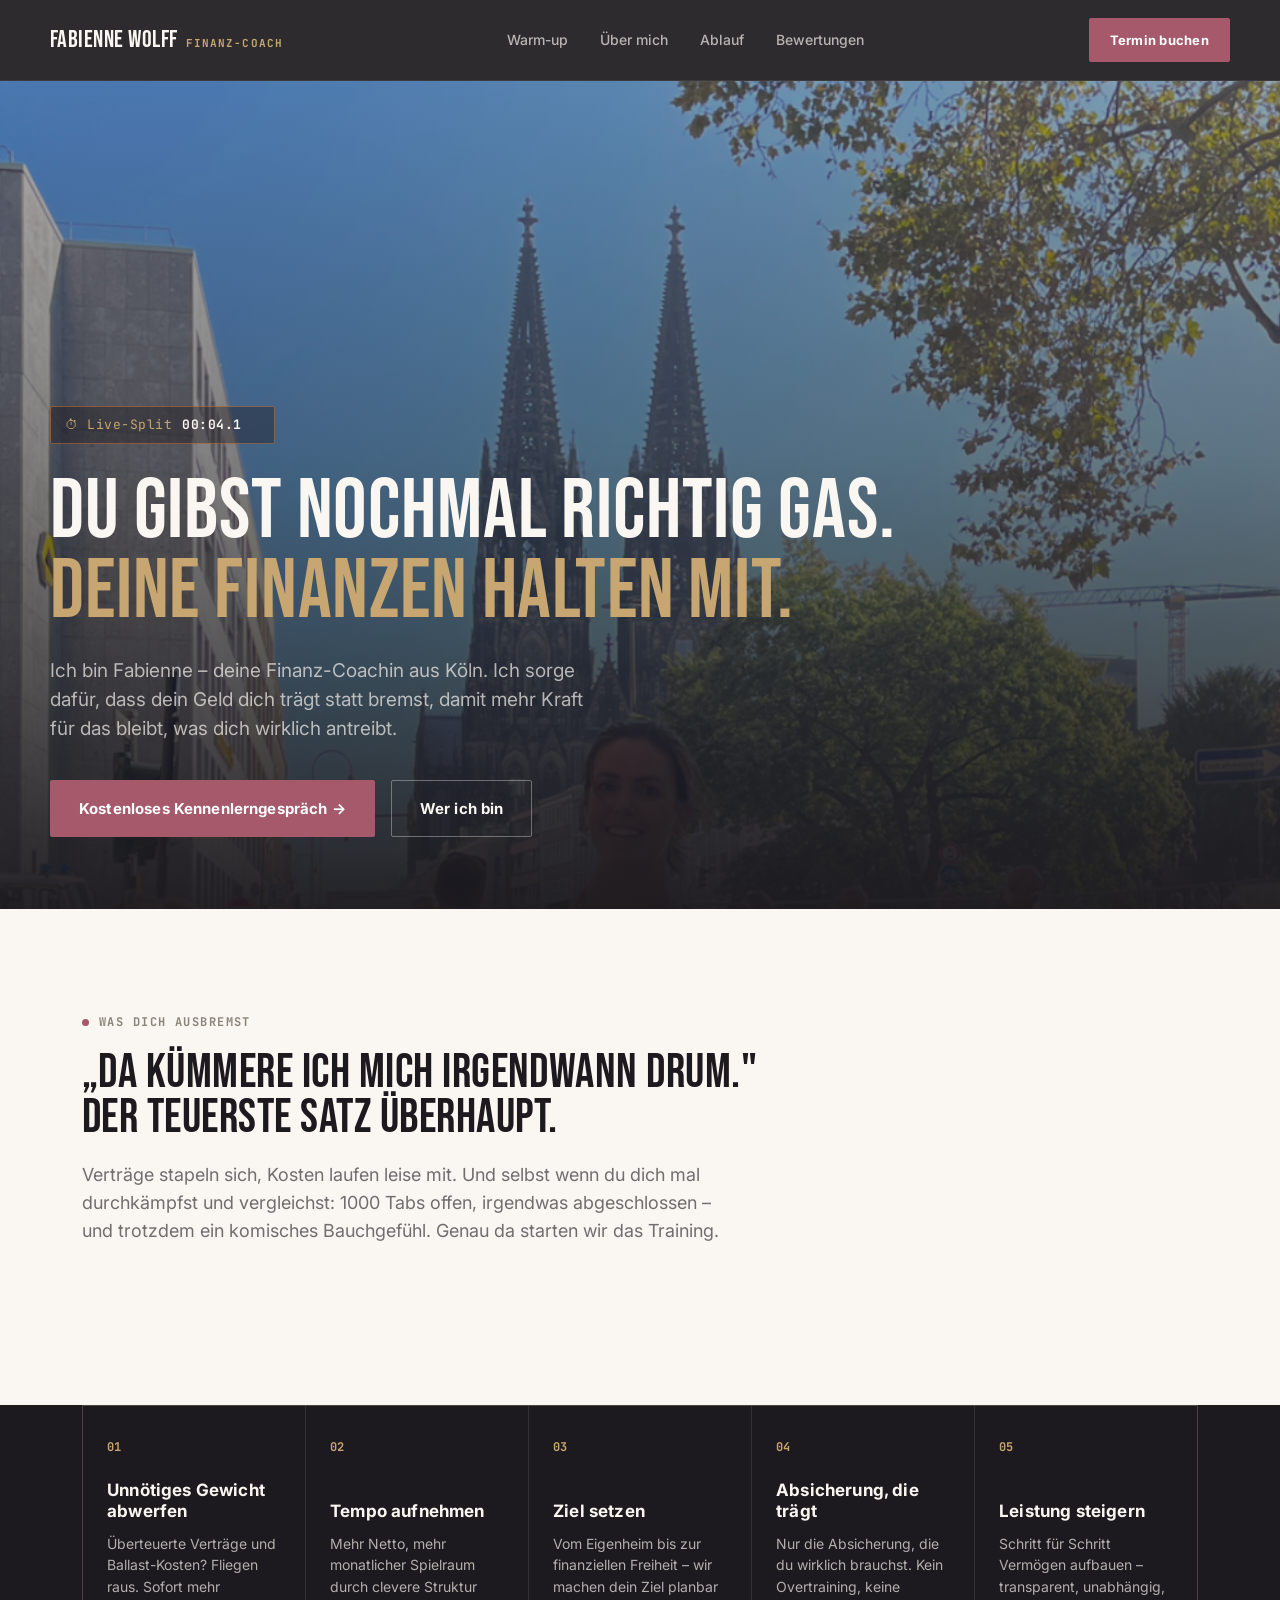
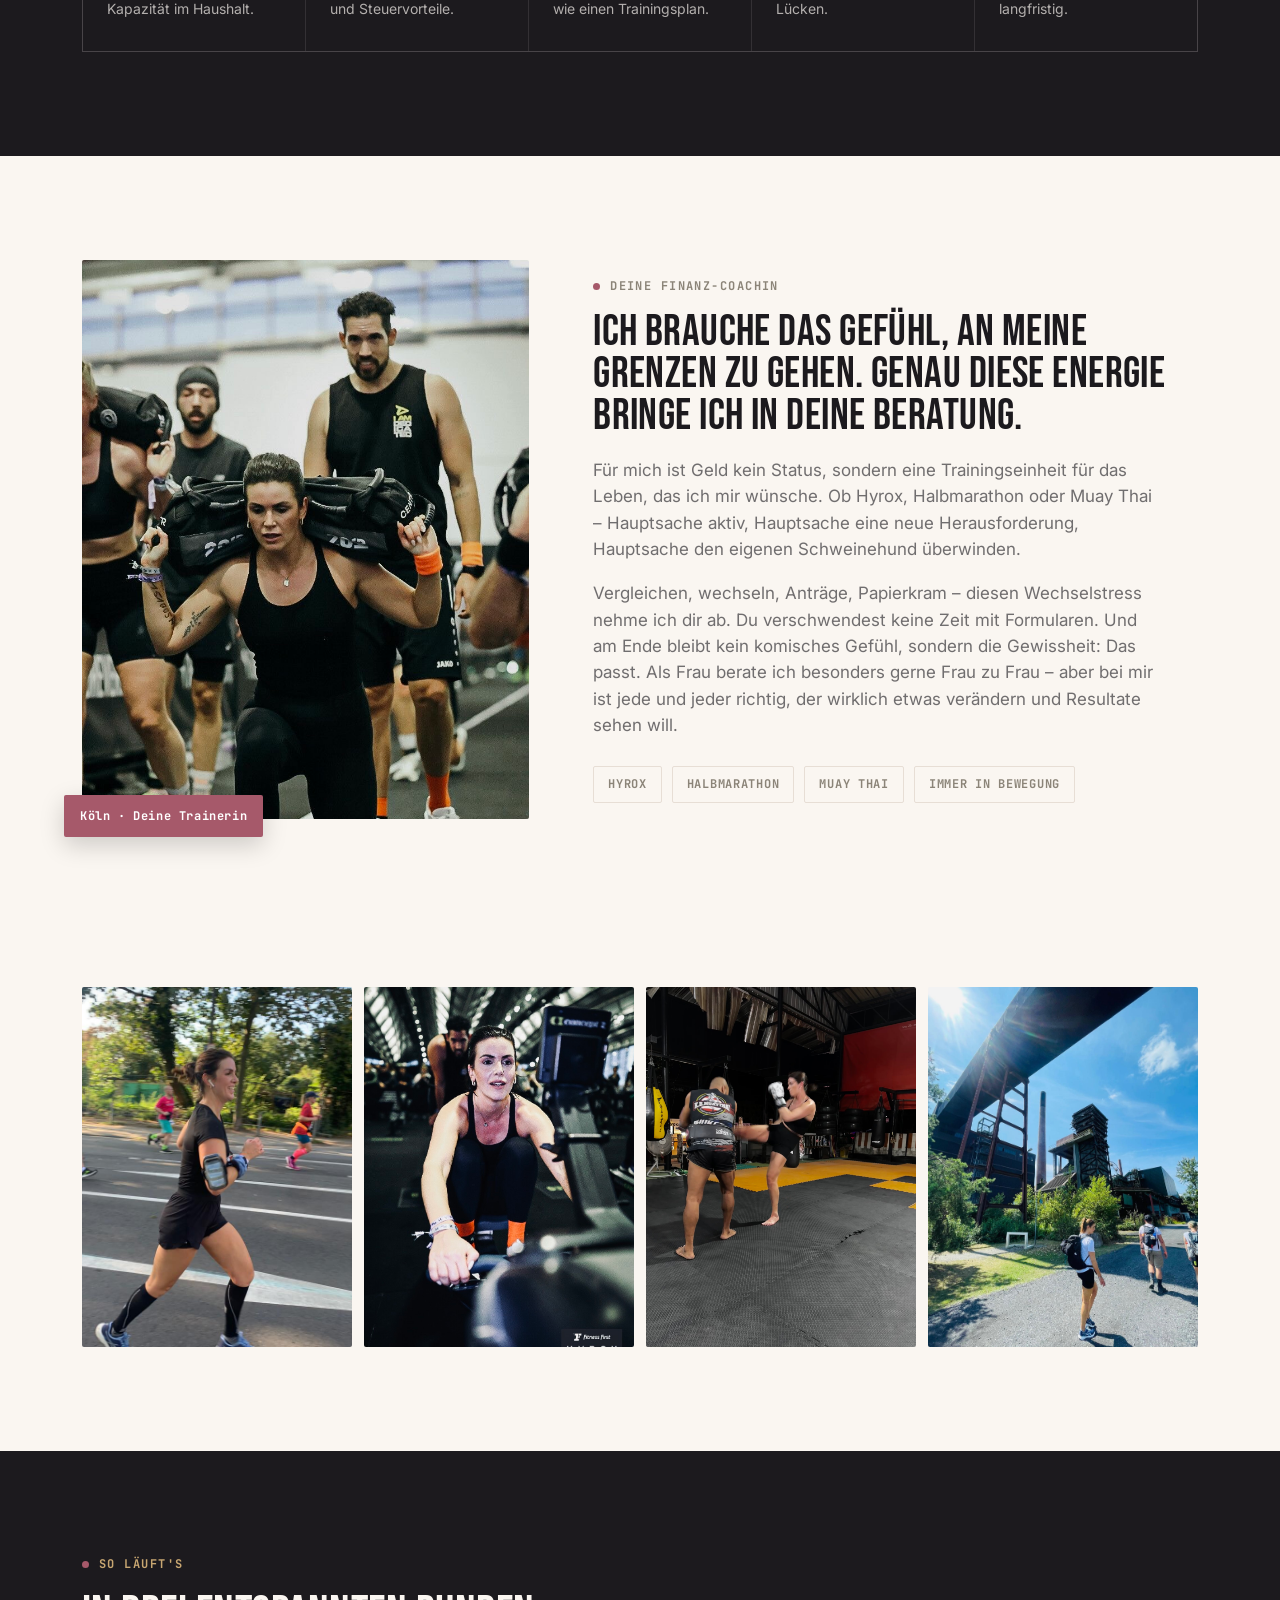
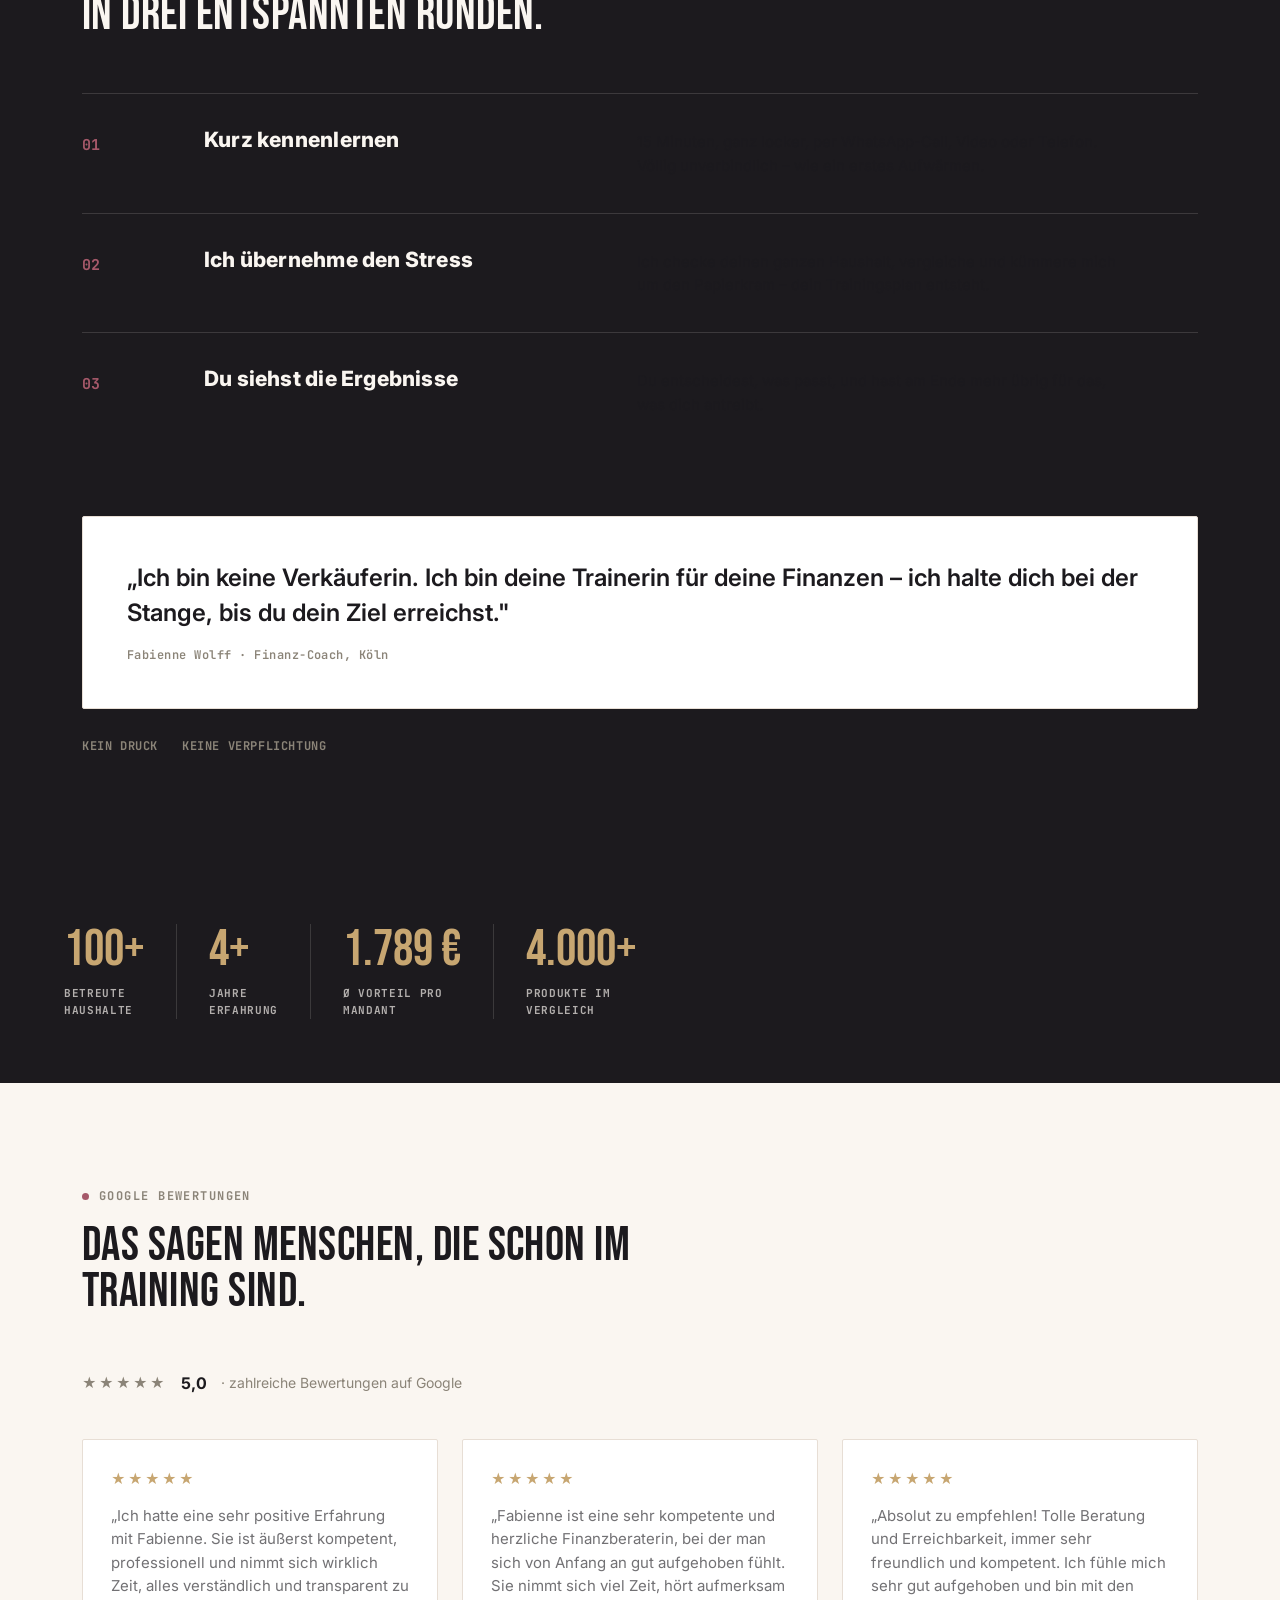
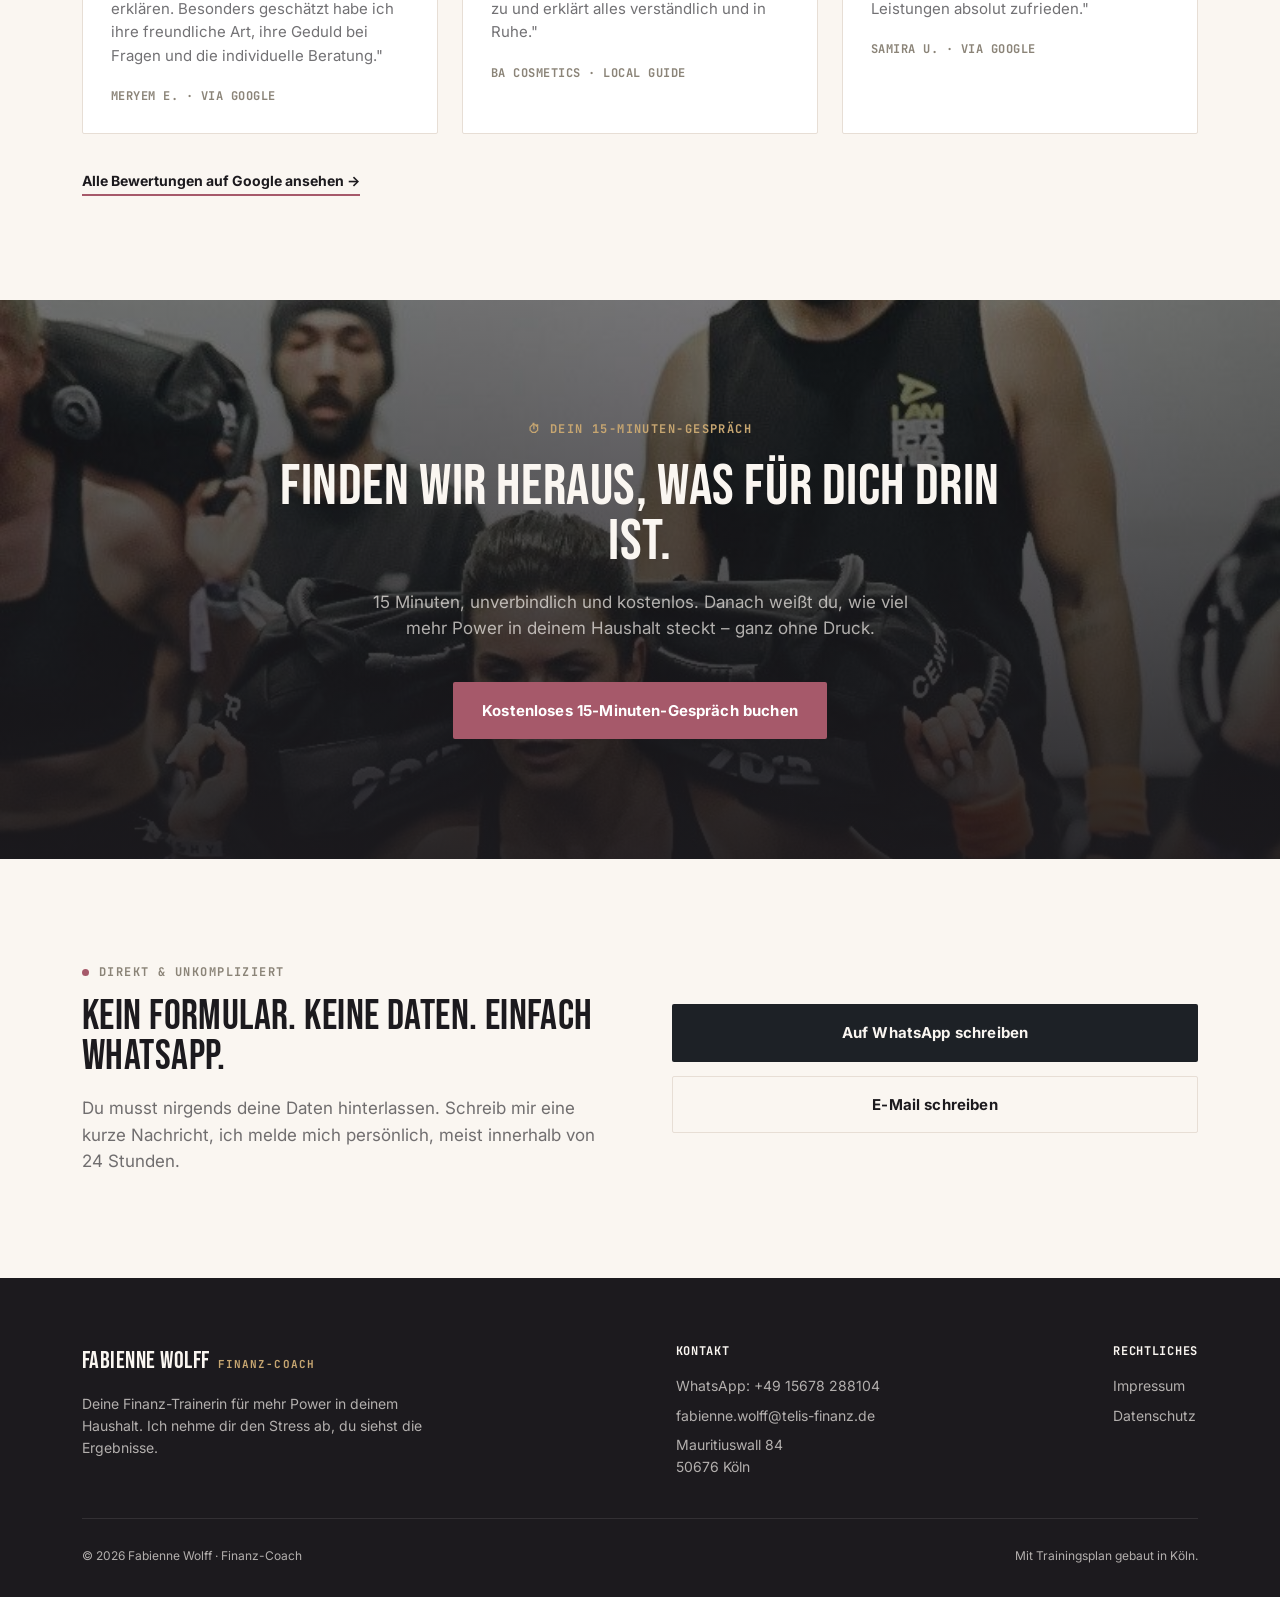
==== index.html @ bb546582 "Add files via upload" ====
<!DOCTYPE html>
<html lang="de">
<head>
<meta charset="UTF-8">
<meta name="viewport" content="width=device-width, initial-scale=1">
<title>Fabienne Wolff · Finanz-Coach</title>
<meta name="description" content="Finanzberatung mit Trainingsplan-Mentalität. Ganzheitliche Analyse, weniger Kosten, mehr finanzieller Spielraum – persönlich, digital und mit Power.">
<link rel="preconnect" href="https://fonts.googleapis.com">
<link rel="preconnect" href="https://fonts.gstatic.com" crossorigin>
<link href="https://fonts.googleapis.com/css2?family=Bebas+Neue&family=Inter:wght@400;500;600;700;800&family=JetBrains+Mono:wght@500;700&display=swap" rel="stylesheet">
<link rel="stylesheet" href="styles.css">
</head>
<body>

<header>
  <div class="wrap nav">
    <a href="#top" class="logo">Fabienne Wolff<span>Finanz-Coach</span></a>
    <nav class="navlinks">
      <a href="#bremst">Warm-up</a>
      <a href="#trainerin">Über mich</a>
      <a href="#ablauf">Ablauf</a>
      <a href="#bewertungen">Bewertungen</a>
    </nav>
    <a href="#booking" class="nav-cta">Termin buchen</a>
  </div>
</header>

<section class="hero" id="top">
  <div class="wrap hero-inner">
    <div id="referral-banner" class="referral-banner" hidden></div>
    <div class="split-clock">⏱ Live-Split <span id="stopwatch">00:00.0</span></div>
    <h1>Du gibst nochmal richtig Gas. <em>Deine Finanzen halten mit.</em></h1>
    <p class="lede">Ich bin Fabienne – deine Finanz-Coachin aus Köln. Ich sorge dafür, dass dein Geld dich trägt statt bremst, damit mehr Kraft für das bleibt, was dich wirklich antreibt.</p>
    <div class="hero-ctas">
      <a href="#booking" class="btn btn-primary">Kostenloses Kennenlerngespräch →</a>
      <a href="#trainerin" class="btn btn-ghost">Wer ich bin</a>
    </div>
  </div>
</section>

<section class="section" id="bremst">
  <div class="wrap">
    <div class="section-head">
      <div class="eyebrow"><span class="dot"></span>Was dich ausbremst</div>
      <h2>„Da kümmere ich mich irgendwann drum." Der teuerste Satz überhaupt.</h2>
      <p class="lead-text">Verträge stapeln sich, Kosten laufen leise mit. Und selbst wenn du dich mal durchkämpfst und vergleichst: 1000 Tabs offen, irgendwas abgeschlossen – und trotzdem ein komisches Bauchgefühl. Genau da starten wir das Training.</p>
    </div>
  </div>
</section>

<section class="section section-dark" style="padding-top:0;">
  <div class="wrap">
    <div class="cards">
      <div class="card">
        <div class="num">01</div>
        <div>
          <h3>Unnötiges Gewicht abwerfen</h3>
          <p>Überteuerte Verträge und Ballast-Kosten? Fliegen raus. Sofort mehr Kapazität im Haushalt.</p>
        </div>
      </div>
      <div class="card">
        <div class="num">02</div>
        <div>
          <h3>Tempo aufnehmen</h3>
          <p>Mehr Netto, mehr monatlicher Spielraum durch clevere Struktur und Steuervorteile.</p>
        </div>
      </div>
      <div class="card">
        <div class="num">03</div>
        <div>
          <h3>Ziel setzen</h3>
          <p>Vom Eigenheim bis zur finanziellen Freiheit – wir machen dein Ziel planbar wie einen Trainingsplan.</p>
        </div>
      </div>
      <div class="card">
        <div class="num">04</div>
        <div>
          <h3>Absicherung, die trägt</h3>
          <p>Nur die Absicherung, die du wirklich brauchst. Kein Overtraining, keine Lücken.</p>
        </div>
      </div>
      <div class="card">
        <div class="num">05</div>
        <div>
          <h3>Leistung steigern</h3>
          <p>Schritt für Schritt Vermögen aufbauen – transparent, unabhängig, langfristig.</p>
        </div>
      </div>
    </div>
  </div>
</section>

<section class="section" id="trainerin">
  <div class="wrap about">
    <div class="about-photo">
      <img src="images/hyrox-sandbag.jpg" alt="Fabienne Wolff beim Hyrox-Training mit Sandbag" loading="lazy">
      <div class="about-tag">Köln · Deine Trainerin</div>
    </div>
    <div>
      <div class="eyebrow" style="color:var(--stone); margin-bottom:16px;"><span class="dot"></span>Deine Finanz-Coachin</div>
      <h2>Ich brauche das Gefühl, an meine Grenzen zu gehen. Genau diese Energie bringe ich in deine Beratung.</h2>
      <p>Für mich ist Geld kein Status, sondern eine Trainingseinheit für das Leben, das ich mir wünsche. Ob Hyrox, Halbmarathon oder Muay Thai – Hauptsache aktiv, Hauptsache eine neue Herausforderung, Hauptsache den eigenen Schweinehund überwinden.</p>
      <p>Vergleichen, wechseln, Anträge, Papierkram – diesen Wechselstress nehme ich dir ab. Du verschwendest keine Zeit mit Formularen. Und am Ende bleibt kein komisches Gefühl, sondern die Gewissheit: Das passt. Als Frau berate ich besonders gerne Frau zu Frau – aber bei mir ist jede und jeder richtig, der wirklich etwas verändern und Resultate sehen will.</p>
      <div class="taglist">
        <span>Hyrox</span><span>Halbmarathon</span><span>Muay Thai</span><span>Immer in Bewegung</span>
      </div>
    </div>
  </div>
</section>

<section class="section" style="padding-top:0;">
  <div class="wrap">
    <div class="gallery-strip">
      <figure><img src="images/lauf-koeln.jpg" alt="Halbmarathon Köln" loading="lazy"></figure>
      <figure><img src="images/hyrox-rudern.jpg" alt="Hyrox Frankfurt Rudern" loading="lazy"></figure>
      <figure><img src="images/muaythai.jpg" alt="Muay Thai Training" loading="lazy"></figure>
      <figure><img src="images/wandern.jpg" alt="Wandern Industrielandschaft" loading="lazy"></figure>
    </div>
  </div>
</section>

<section class="section section-dark" id="ablauf">
  <div class="wrap">
    <div class="section-head">
      <div class="eyebrow"><span class="dot"></span>So läuft's</div>
      <h2>In drei entspannten Runden.</h2>
    </div>
    <div class="splits" style="border-color:rgba(250,246,241,0.14);">
      <div class="split-row" style="border-color:rgba(250,246,241,0.14);">
        <div class="split-num">01</div>
        <h3>Kurz kennenlernen</h3>
        <p>15 Minuten, ganz locker, per WhatsApp-Call, Video oder Telefon. Völlig unverbindlich – wie ein erstes Aufwärmen.</p>
      </div>
      <div class="split-row" style="border-color:rgba(250,246,241,0.14);">
        <div class="split-num">02</div>
        <h3>Ich übernehme den Stress</h3>
        <p>Ich checke deinen ganzen Haushalt, vergleiche und kümmere mich um den Papierkram – dein Trainingsplan entsteht.</p>
      </div>
      <div class="split-row" style="border-color:rgba(250,246,241,0.14); border-bottom:none;">
        <div class="split-num">03</div>
        <h3>Du siehst die Ergebnisse</h3>
        <p>Du entscheidest, was passt, und hast am Ende mehr übrig für das, was dich antreibt.</p>
      </div>
    </div>

    <div class="quote-block">
      <blockquote>„Ich bin keine Verkäuferin. Ich bin deine Trainerin für deine Finanzen – ich halte dich bei der Stange, bis du dein Ziel erreichst."<cite>Fabienne Wolff · Finanz-Coach, Köln</cite></blockquote>
    </div>
    <div class="no-pressure">
      <span>Kein Druck</span><span>Keine Verpflichtung</span>
    </div>
  </div>
</section>

<div class="stats-board">
  <div class="wrap" style="display:grid; grid-template-columns:repeat(4,1fr); width:100%;">
    <div class="stat"><div class="val">100+</div><div class="label">Betreute Haushalte</div></div>
    <div class="stat"><div class="val">4+</div><div class="label">Jahre Erfahrung</div></div>
    <div class="stat"><div class="val">1.789&nbsp;€</div><div class="label">Ø Vorteil pro Mandant</div></div>
    <div class="stat"><div class="val">4.000+</div><div class="label">Produkte im Vergleich</div></div>
  </div>
</div>

<section class="section" id="bewertungen">
  <div class="wrap">
    <div class="section-head">
      <div class="eyebrow"><span class="dot"></span>Google Bewertungen</div>
      <h2>Das sagen Menschen, die schon im Training sind.</h2>
    </div>
    <div class="rating-line">
      <span class="stars">★★★★★</span>
      <strong>5,0</strong>
      <span>· zahlreiche Bewertungen auf Google</span>
    </div>
    <div class="reviews">
      <div class="review">
        <div class="stars">★★★★★</div>
        <p>„Ich hatte eine sehr positive Erfahrung mit Fabienne. Sie ist äußerst kompetent, professionell und nimmt sich wirklich Zeit, alles verständlich und transparent zu erklären. Besonders geschätzt habe ich ihre freundliche Art, ihre Geduld bei Fragen und die individuelle Beratung."</p>
        <div class="who">Meryem E. · via Google</div>
      </div>
      <div class="review">
        <div class="stars">★★★★★</div>
        <p>„Fabienne ist eine sehr kompetente und herzliche Finanzberaterin, bei der man sich von Anfang an gut aufgehoben fühlt. Sie nimmt sich viel Zeit, hört aufmerksam zu und erklärt alles verständlich und in Ruhe."</p>
        <div class="who">BA Cosmetics · Local Guide</div>
      </div>
      <div class="review">
        <div class="stars">★★★★★</div>
        <p>„Absolut zu empfehlen! Tolle Beratung und Erreichbarkeit, immer sehr freundlich und kompetent. Ich fühle mich sehr gut aufgehoben und bin mit den Leistungen absolut zufrieden."</p>
        <div class="who">Samira U. · via Google</div>
      </div>
    </div>
    <a href="https://maps.app.goo.gl/ERj8FF5QFrhwBGUq7?g_st=ic" target="_blank" rel="noopener" class="all-reviews-link">Alle Bewertungen auf Google ansehen →</a>
  </div>
</section>

<section class="booking" id="booking">
  <div class="wrap">
    <div class="eyebrow">⏱ Dein 15-Minuten-Gespräch</div>
    <h2>Finden wir heraus, was für dich drin ist.</h2>
    <p>15 Minuten, unverbindlich und kostenlos. Danach weißt du, wie viel mehr Power in deinem Haushalt steckt – ganz ohne Druck.</p>
    <a href="https://calendly.com/fabienne-wolff-telis-finanz/lern-mich-kennen" target="_blank" rel="noopener" class="btn btn-primary" id="calendly-btn">Kostenloses 15-Minuten-Gespräch buchen</a>
  </div>
</section>

<section class="section">
  <div class="wrap contact-direct">
    <div>
      <div class="eyebrow" style="color:var(--stone); margin-bottom:16px;"><span class="dot"></span>Direkt & unkompliziert</div>
      <h2>Kein Formular. Keine Daten. Einfach WhatsApp.</h2>
      <p>Du musst nirgends deine Daten hinterlassen. Schreib mir eine kurze Nachricht, ich melde mich persönlich, meist innerhalb von 24 Stunden.</p>
    </div>
    <div class="contact-actions">
      <a href="https://wa.me/4915678288104?text=Hallo%20Fabienne%2C%20ich%20w%C3%BCrde%20dich%20gern%20kennenlernen." target="_blank" rel="noopener" class="btn btn-whatsapp" id="whatsapp-btn">Auf WhatsApp schreiben</a>
      <a href="mailto:fabienne.wolff@telis-finanz.de" class="btn btn-ghost" style="border-color:var(--chalk-line); color:var(--ink);">E-Mail schreiben</a>
    </div>
  </div>
</section>

<footer>
  <div class="wrap">
    <div class="foot-top">
      <div>
        <a href="#top" class="logo" style="color:var(--chalk);">Fabienne Wolff<span>Finanz-Coach</span></a>
        <p>Deine Finanz-Trainerin für mehr Power in deinem Haushalt. Ich nehme dir den Stress ab, du siehst die Ergebnisse.</p>
      </div>
      <div class="foot-col">
        <h4>Kontakt</h4>
        <a href="https://wa.me/message/N2FAS5FTNJNOL1" target="_blank" rel="noopener">WhatsApp: +49 15678 288104</a>
        <a href="mailto:fabienne.wolff@telis-finanz.de">fabienne.wolff@telis-finanz.de</a>
        <p style="margin-bottom:0;">Mauritiuswall 84<br>50676 Köln</p>
      </div>
      <div class="foot-col">
        <h4>Rechtliches</h4>
        <a href="impressum.html">Impressum</a>
        <a href="datenschutz.html">Datenschutz</a>
      </div>
    </div>
    <div class="foot-bottom">
      <span>© 2026 Fabienne Wolff · Finanz-Coach</span>
      <span>Mit Trainingsplan gebaut in Köln.</span>
    </div>
  </div>
</footer>

<script>
  // Empfehlungs-Personalisierung: ?r=CODE in der URL
  // Der Name wird live über die eigene Vercel-Funktion /api/lookup abgefragt.
  // Die eigentliche Zuordnung Code→Name liegt NUR in der Vercel Environment
  // Variable REFERRALS_JSON (siehe Vercel-Dashboard), nie im Git-Repo.
  (function(){
    const params = new URLSearchParams(window.location.search);
    const code = params.get('r');
    if(!code) return;

    fetch('/api/lookup?code=' + encodeURIComponent(code))
      .then(res => res.json())
      .then(data => {
        const name = data && data.name;
        if(!name) return;

        // Persönliche Begrüßung im Hero
        const banner = document.getElementById('referral-banner');
        if(banner){
          banner.textContent = '👋 Du wurdest von ' + name + ' empfohlen – schön, dass du da bist!';
          banner.hidden = false;
        }

        // WhatsApp-Button: Name in die vorausgefüllte Nachricht einbauen
        const wa = document.getElementById('whatsapp-btn');
        if(wa){
          const msg = 'Hallo Fabienne, ich wurde von ' + name + ' empfohlen und würde dich gern kennenlernen.';
          wa.href = 'https://wa.me/4915678288104?text=' + encodeURIComponent(msg);
        }

        // Calendly-Button: Name als Antwort auf "Wer hat dich empfohlen?" vorausfüllen
        // Hinweis: a1 = erste Zusatzfrage im Calendly-Termin. Falls die Frage nicht an
        // erster Stelle steht, a1 in a2/a3 usw. anpassen (Reihenfolge wie in Calendly).
        const cal = document.getElementById('calendly-btn');
        if(cal){
          cal.href = cal.href + '?a1=' + encodeURIComponent(name);
        }
      })
      .catch(() => { /* API nicht erreichbar: Seite funktioniert trotzdem normal weiter */ });
  })();
</script>
<script>
  // Live-Split Stopwatch im Hero
  const el = document.getElementById('stopwatch');
  if(el){
    const start = Date.now();
    function tick(){
      const elapsed = Date.now() - start;
      const m = Math.floor(elapsed/60000);
      const s = Math.floor((elapsed%60000)/1000);
      const ds = Math.floor((elapsed%1000)/100);
      el.textContent = String(m).padStart(2,'0')+':'+String(s).padStart(2,'0')+'.'+ds;
      requestAnimationFrame(tick);
    }
    requestAnimationFrame(tick);
  }
</script>

</body>
</html>
---- styles.css ----
:root{
    --ink:#1C1A1E;
    --ink-soft:#252228;
    --chalk:#FAF6F1;
    --chalk-line:#E7DED5;
    --white:#FFFFFF;
    --bib:#A6596A;
    --bib-deep:#8A4655;
    --track:#C7A671;
    --stone:#8B8478;
    --chalk-dim:rgba(250,246,241,0.68);
    --ink-dim:rgba(28,26,30,0.62);
    --radius:2px;
    --display: 'Bebas Neue', sans-serif;
    --body: 'Inter', -apple-system, sans-serif;
    --mono: 'JetBrains Mono', monospace;
  }
  *{box-sizing:border-box; margin:0; padding:0;}
  html{scroll-behavior:smooth;}
  body{
    font-family:var(--body);
    background:var(--chalk);
    color:var(--ink);
    line-height:1.55;
    -webkit-font-smoothing:antialiased;
  }
  img{max-width:100%; display:block;}
  a{color:inherit; text-decoration:none;}
  .wrap{max-width:1180px; margin:0 auto; padding:0 32px;}
  @media(max-width:640px){.wrap{padding:0 20px;}}

  h1,h2,h3{font-family:var(--display); letter-spacing:0.01em; line-height:0.95; font-weight:400;}
  .eyebrow{
    font-family:var(--mono); font-size:12px; letter-spacing:0.12em; text-transform:uppercase;
    display:flex; align-items:center; gap:10px; font-weight:700;
  }
  .eyebrow .dot{width:7px;height:7px;border-radius:50%;background:var(--bib); display:inline-block;}

  /* ===== NAV ===== */
  header{
    position:sticky; top:0; z-index:50;
    background:rgba(28,26,30,0.92); backdrop-filter:blur(8px);
    border-bottom:1px solid rgba(250,246,241,0.08);
  }
  .nav{display:flex; align-items:center; justify-content:space-between; padding:18px 0;}
  .logo{
    font-family:var(--display); font-size:24px; color:var(--chalk); letter-spacing:0.02em;
    display:flex; align-items:baseline; gap:8px;
  }
  .logo span{font-family:var(--mono); font-size:11px; color:var(--track); text-transform:uppercase; letter-spacing:0.1em; font-weight:700;}
  .navlinks{display:flex; gap:32px; font-size:14px; color:var(--chalk-dim); font-weight:500;}
  .navlinks a:hover{color:var(--chalk);}
  .nav-cta{
    background:var(--bib); color:var(--white); font-weight:700; font-size:13px;
    padding:11px 20px; border-radius:var(--radius); letter-spacing:0.02em;
    border:1px solid var(--bib);
  }
  .nav-cta:hover{background:var(--bib-deep); border-color:var(--bib-deep);}
  @media(max-width:860px){.navlinks{display:none;}}

  /* ===== HERO ===== */
  .hero{
    position:relative; min-height:92vh; display:flex; align-items:flex-end;
    background:linear-gradient(180deg, rgba(28,26,30,0.35) 0%, rgba(28,26,30,0.55) 45%, rgba(28,26,30,0.96) 100%), url('images/hero-marathon-finish.jpg') center 20%/cover no-repeat;
    color:var(--chalk);
  }
  .hero-inner{padding:120px 0 72px; width:100%;}
  .split-clock{
    display:inline-flex; align-items:center; gap:10px; font-family:var(--mono);
    font-size:13px; color:var(--track); border:1px solid rgba(255,138,61,0.4);
    padding:8px 14px; border-radius:var(--radius); margin-bottom:28px; letter-spacing:0.04em;
    background:rgba(28,26,30,0.4);
  }
  #stopwatch{font-weight:700; color:var(--chalk); min-width:78px; display:inline-block; font-variant-numeric:tabular-nums;}
  .hero h1{
    font-size:clamp(40px, 7vw, 84px); max-width:920px; margin-bottom:24px;
  }
  .hero h1 em{font-style:normal; color:var(--track);}
  .hero p.lede{
    font-size:19px; max-width:560px; color:var(--chalk-dim); margin-bottom:36px; font-weight:400;
  }
  .hero-ctas{display:flex; gap:16px; flex-wrap:wrap;}
  .btn{
    display:inline-flex; align-items:center; gap:8px; padding:16px 28px; border-radius:var(--radius);
    font-weight:700; font-size:15px; letter-spacing:0.01em; transition:transform .15s ease, background .15s ease;
    border:1px solid transparent;
  }
  .btn-primary{background:var(--bib); color:var(--white);}
  .btn-primary:hover{background:var(--bib-deep); transform:translateY(-1px);}
  .btn-ghost{border-color:rgba(250,246,241,0.35); color:var(--chalk);}
  .btn-ghost:hover{border-color:var(--chalk); background:rgba(250,246,241,0.06);}

  /* ===== PAINPOINTS ===== */
  .section{padding:104px 0;}
  .section-dark{background:var(--ink); color:var(--chalk);}
  .section-head{max-width:680px; margin-bottom:56px;}
  .section-head .eyebrow{margin-bottom:18px; color:var(--stone);}
  .section-dark .eyebrow{color:var(--track);}
  .section-head h2{font-size:clamp(30px,4.4vw,48px); margin-bottom:0;}
  .lead-text{font-size:18px; max-width:640px; color:var(--ink-dim); margin-top:20px;}
  .section-dark .lead-text{color:var(--chalk-dim);}

  .cards{display:grid; grid-template-columns:repeat(5,1fr); gap:1px; background:rgba(250,246,241,0.1); border:1px solid rgba(250,246,241,0.1);}
  .card{background:var(--ink); padding:32px 24px; min-height:230px; display:flex; flex-direction:column; justify-content:space-between;}
  .card .num{font-family:var(--mono); font-size:12px; color:var(--track); font-weight:700;}
  .card h3{font-family:var(--body); font-size:17px; font-weight:700; margin:24px 0 10px; line-height:1.25;}
  .card p{font-size:14px; color:var(--chalk-dim);}
  @media(max-width:980px){.cards{grid-template-columns:1fr 1fr;}}
  @media(max-width:600px){.cards{grid-template-columns:1fr;}}

  /* ===== ABOUT ===== */
  .about{display:grid; grid-template-columns:0.85fr 1.15fr; gap:64px; align-items:center;}
  @media(max-width:900px){.about{grid-template-columns:1fr; gap:40px;}}
  .about-photo{position:relative;}
  .about-photo img{border-radius:var(--radius); width:100%; aspect-ratio:4/5; object-fit:cover; object-position:top;}
  .about-tag{
    position:absolute; bottom:-18px; left:-18px; background:var(--bib); color:var(--white);
    font-family:var(--mono); font-size:12px; font-weight:700; padding:12px 16px; border-radius:var(--radius);
    letter-spacing:0.05em; box-shadow:0 8px 24px rgba(0,0,0,0.18);
  }
  @media(max-width:640px){.about-tag{left:0;}}
  .about h2{font-size:clamp(28px,4vw,44px); margin-bottom:20px;}
  .about p{font-size:17px; color:var(--ink-dim); margin-bottom:18px; max-width:560px;}
  .taglist{display:flex; flex-wrap:wrap; gap:10px; margin-top:28px;}
  .taglist span{
    font-family:var(--mono); font-size:12px; text-transform:uppercase; letter-spacing:0.06em;
    border:1px solid var(--chalk-line); padding:8px 14px; border-radius:var(--radius); color:var(--stone); font-weight:700;
  }

  /* ===== GALLERY ===== */
  .gallery-strip{display:grid; grid-template-columns:repeat(4,1fr); gap:12px; margin-top:64px;}
  .gallery-strip figure{position:relative; overflow:hidden; border-radius:var(--radius); aspect-ratio:3/4;}
  .gallery-strip img{width:100%; height:100%; object-fit:cover; transition:transform .5s ease;}
  .gallery-strip figure:hover img{transform:scale(1.06);}
  @media(max-width:760px){.gallery-strip{grid-template-columns:repeat(2,1fr);}}

  /* ===== PROCESS ===== */
  .splits{border-top:1px solid var(--chalk-line);}
  .split-row{
    display:grid; grid-template-columns:90px 1fr 1.4fr; gap:32px; align-items:start;
    padding:36px 0; border-bottom:1px solid var(--chalk-line);
  }
  .split-row .split-num{font-family:var(--mono); font-size:15px; color:var(--bib); font-weight:700; padding-top:4px;}
  .split-row h3{font-family:var(--body); font-size:21px; font-weight:800;}
  .split-row p{color:var(--ink-dim); font-size:15px; max-width:480px;}
  @media(max-width:700px){.split-row{grid-template-columns:50px 1fr; }
    .split-row p{grid-column:1/-1;}}

  .quote-block{
    margin-top:64px; padding:44px; background:var(--white); border:1px solid var(--chalk-line); border-radius:var(--radius);
    display:flex; gap:28px; align-items:center; flex-wrap:wrap; color:var(--ink);
  }
  .quote-block blockquote{font-family:var(--body); font-weight:600; font-size:clamp(19px,2.1vw,24px); line-height:1.45; flex:1; min-width:280px; color:var(--ink);}
  .quote-block cite{display:block; font-style:normal; font-family:var(--mono); font-size:12px; color:var(--stone); margin-top:16px; letter-spacing:0.04em;}
  .no-pressure{display:flex; gap:24px; flex-wrap:wrap; margin-top:28px;}
  .no-pressure span{font-family:var(--mono); font-size:12px; color:var(--stone); text-transform:uppercase; letter-spacing:0.05em; font-weight:700;}

  /* ===== STATS ===== */
  .stats-board{
    background:var(--ink); color:var(--chalk); padding:64px 0;
    display:grid; grid-template-columns:repeat(4,1fr);
  }
  .stat{padding:0 32px; border-left:1px solid rgba(250,246,241,0.14);}
  .stat:first-child{border-left:none;}
  .stat .val{font-family:var(--display); font-size:clamp(34px,4vw,52px); color:var(--track); line-height:1;}
  .stat .label{font-family:var(--mono); font-size:11px; text-transform:uppercase; letter-spacing:0.06em; color:var(--chalk-dim); margin-top:10px; font-weight:700;}
  @media(max-width:760px){.stats-board{grid-template-columns:repeat(2,1fr); row-gap:36px;}
    .stat:nth-child(3){border-left:none;}}
  @media(max-width:420px){.stats-board{grid-template-columns:1fr;}
    .stat{border-left:none; border-top:1px solid rgba(250,246,241,0.14); padding-top:24px;}
    .stat:first-child{border-top:none; padding-top:0;}}

  /* ===== TESTIMONIALS ===== */
  .rating-line{display:flex; align-items:center; gap:14px; margin-bottom:44px; flex-wrap:wrap;}
  .stars{color:var(--track); font-size:18px; letter-spacing:2px;}
  .rating-line strong{font-size:16px;}
  .rating-line span{color:var(--stone); font-size:14px;}
  .reviews{display:grid; grid-template-columns:repeat(3,1fr); gap:24px;}
  @media(max-width:900px){.reviews{grid-template-columns:1fr;}}
  .review{background:var(--white); border:1px solid var(--chalk-line); border-radius:var(--radius); padding:28px;}
  .review .stars{font-size:14px; margin-bottom:14px;}
  .review p{font-size:15px; color:var(--ink-dim); margin-bottom:20px;}
  .review .who{font-family:var(--mono); font-size:12px; font-weight:700; text-transform:uppercase; letter-spacing:0.04em; color:var(--stone);}
  .all-reviews-link{margin-top:36px; display:inline-block; font-weight:700; font-size:14px; border-bottom:2px solid var(--bib); padding-bottom:2px;}

  /* ===== BOOKING ===== */
  .booking{
    position:relative; padding:120px 0; color:var(--chalk);
    background:linear-gradient(180deg, rgba(28,26,30,0.55), rgba(28,26,30,0.92)), url('images/hyrox-sandbag.jpg') center 25%/cover no-repeat;
    text-align:center;
  }
  .booking .eyebrow{justify-content:center; color:var(--track); margin-bottom:20px;}
  .booking h2{font-size:clamp(32px,5vw,58px); max-width:760px; margin:0 auto 20px;}
  .booking p{max-width:560px; margin:0 auto 40px; color:var(--chalk-dim); font-size:17px;}

  /* ===== WHATSAPP ===== */
  .contact-direct{display:grid; grid-template-columns:1fr 1fr; gap:64px; align-items:center;}
  @media(max-width:860px){.contact-direct{grid-template-columns:1fr; gap:32px;}}
  .contact-direct h2{font-size:clamp(28px,4vw,42px); margin-bottom:18px;}
  .contact-direct p{color:var(--ink-dim); font-size:17px; margin-bottom:0;}
  .contact-actions{display:flex; flex-direction:column; gap:14px;}
  .contact-actions .btn{justify-content:center; width:100%;}
  .btn-whatsapp{background:#1D2126; color:var(--chalk);}
  .btn-whatsapp:hover{background:#000;}

  /* ===== FOOTER ===== */
  footer{background:var(--ink); color:var(--chalk-dim); padding:64px 0 32px; font-size:14px;}
  .foot-top{display:flex; justify-content:space-between; gap:40px; flex-wrap:wrap; padding-bottom:40px; border-bottom:1px solid rgba(250,246,241,0.1);}
  .foot-top .logo{margin-bottom:14px;}
  .foot-top p{max-width:360px;}
  .foot-col h4{font-family:var(--mono); font-size:12px; text-transform:uppercase; letter-spacing:0.06em; color:var(--chalk); margin-bottom:14px;}
  .foot-col a, .foot-col p{display:block; color:var(--chalk-dim); margin-bottom:8px;}
  .foot-col a:hover{color:var(--chalk);}
  .foot-bottom{display:flex; justify-content:space-between; padding-top:28px; flex-wrap:wrap; gap:12px; font-size:12px;}

  ::selection{background:var(--bib); color:var(--white);}
  a:focus-visible, button:focus-visible{outline:2px solid var(--track); outline-offset:3px;}
  @media(prefers-reduced-motion: reduce){*{animation:none !important; transition:none !important;}}

/* ===== LEGAL PAGES ===== */
.legal-hero{background:var(--ink); color:var(--chalk); padding:64px 0 48px;}
.legal-hero .eyebrow{color:var(--track); margin-bottom:14px;}
.legal-hero h1{font-size:clamp(32px,5vw,52px);}
.legal-hero .back{display:inline-block; margin-top:22px; font-family:var(--mono); font-size:12px; color:var(--chalk-dim); border-bottom:1px solid rgba(250,246,241,0.35); padding-bottom:2px;}
.legal-hero .back:hover{color:var(--chalk); border-color:var(--chalk);}
.legal-body{padding:64px 0 100px;}
.legal-body .block{max-width:760px; margin-bottom:44px;}
.legal-body h2{font-family:var(--body); font-size:15px; font-weight:800; text-transform:uppercase; letter-spacing:0.04em; color:var(--bib); margin-bottom:14px;}
.legal-body h3{font-family:var(--body); font-size:16px; font-weight:700; margin:20px 0 8px;}
.legal-body p, .legal-body address{font-size:15px; color:var(--ink-dim); margin-bottom:12px; font-style:normal; line-height:1.65;}
.legal-body ul{margin:0 0 12px 20px; color:var(--ink-dim); font-size:15px;}
.legal-body li{margin-bottom:6px;}
.legal-body a{color:var(--bib); font-weight:600; border-bottom:1px solid transparent;}
.legal-body a:hover{border-color:var(--bib);}
.legal-note{
  background:var(--white); border:1px solid var(--chalk-line); border-left:3px solid var(--bib);
  padding:20px 24px; border-radius:var(--radius); font-size:14px; color:var(--ink-dim); max-width:760px; margin-bottom:48px;
}

/* ===== REFERRAL BANNER ===== */
.referral-banner{
  display:inline-flex; align-items:center; gap:10px; background:var(--bib); color:var(--white);
  font-weight:700; font-size:14px; padding:12px 20px; border-radius:var(--radius); margin-bottom:24px;
}
.referral-banner[hidden]{display:none;}
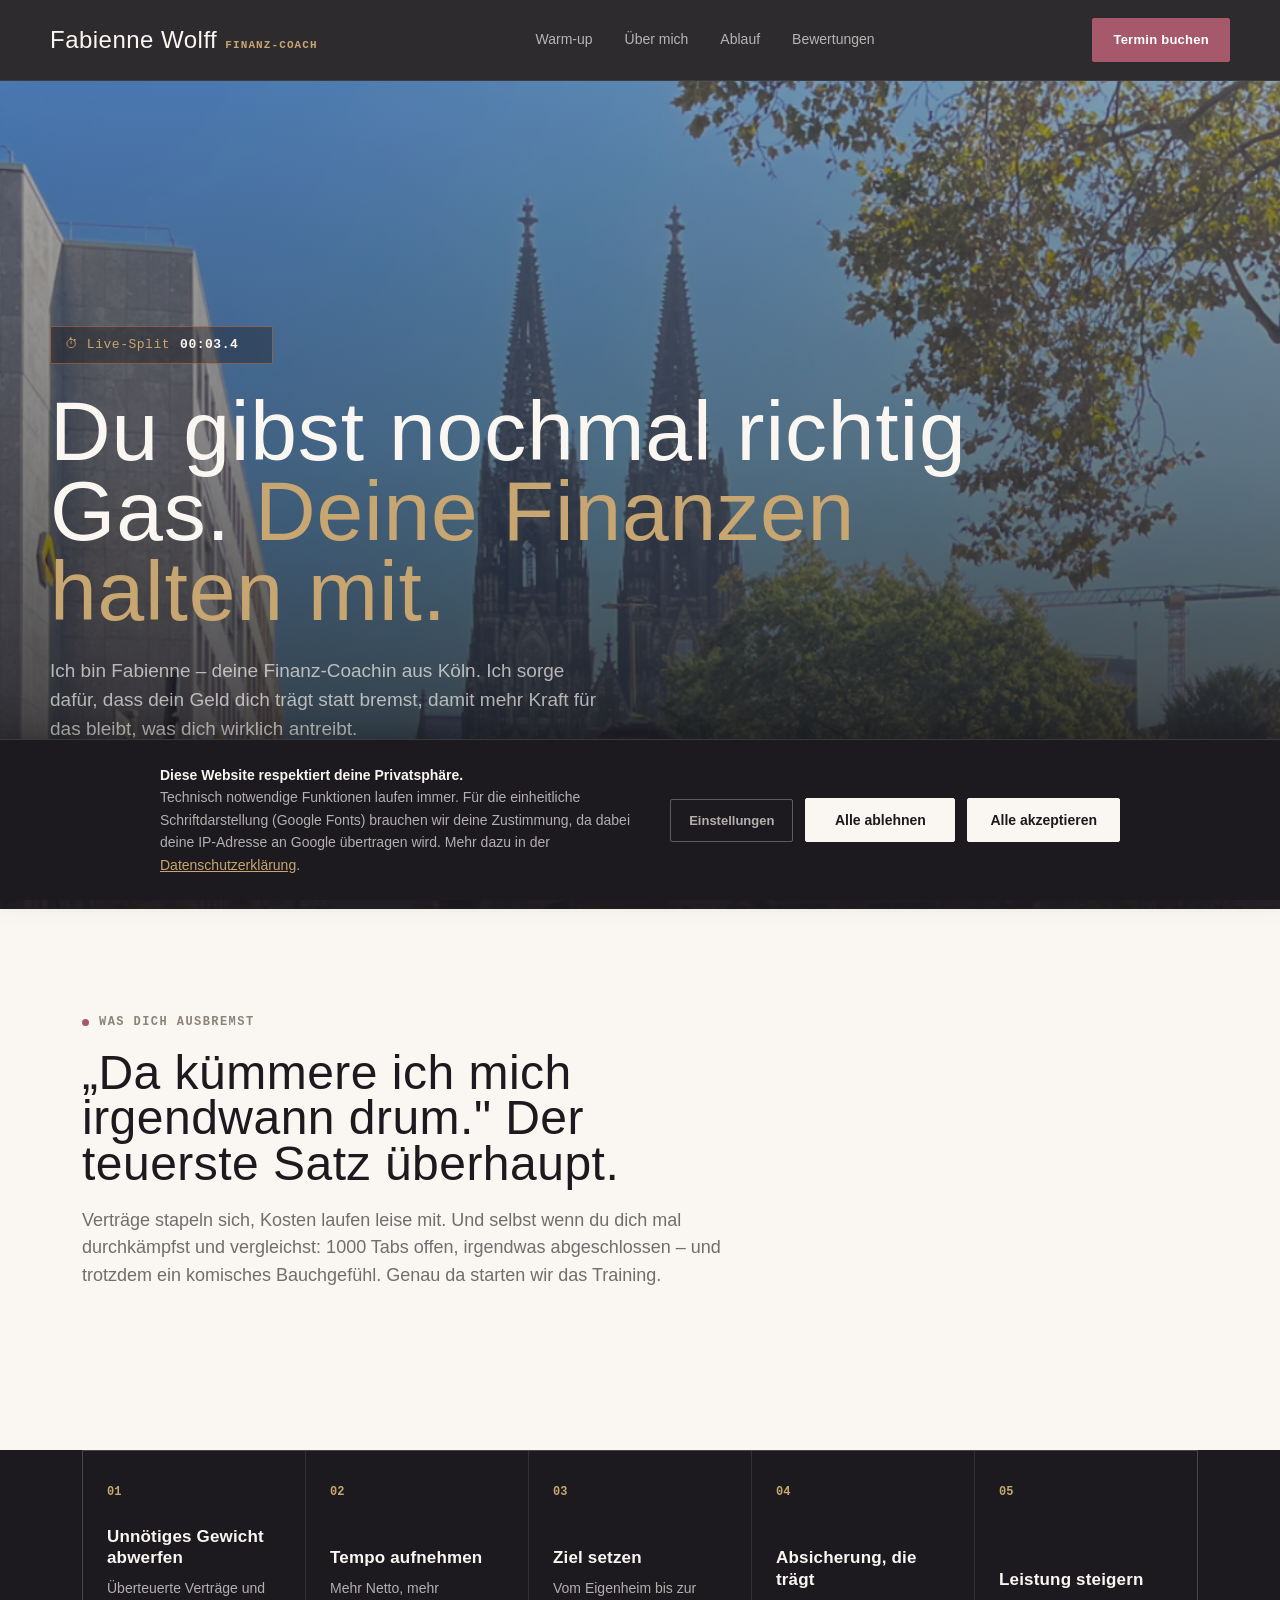
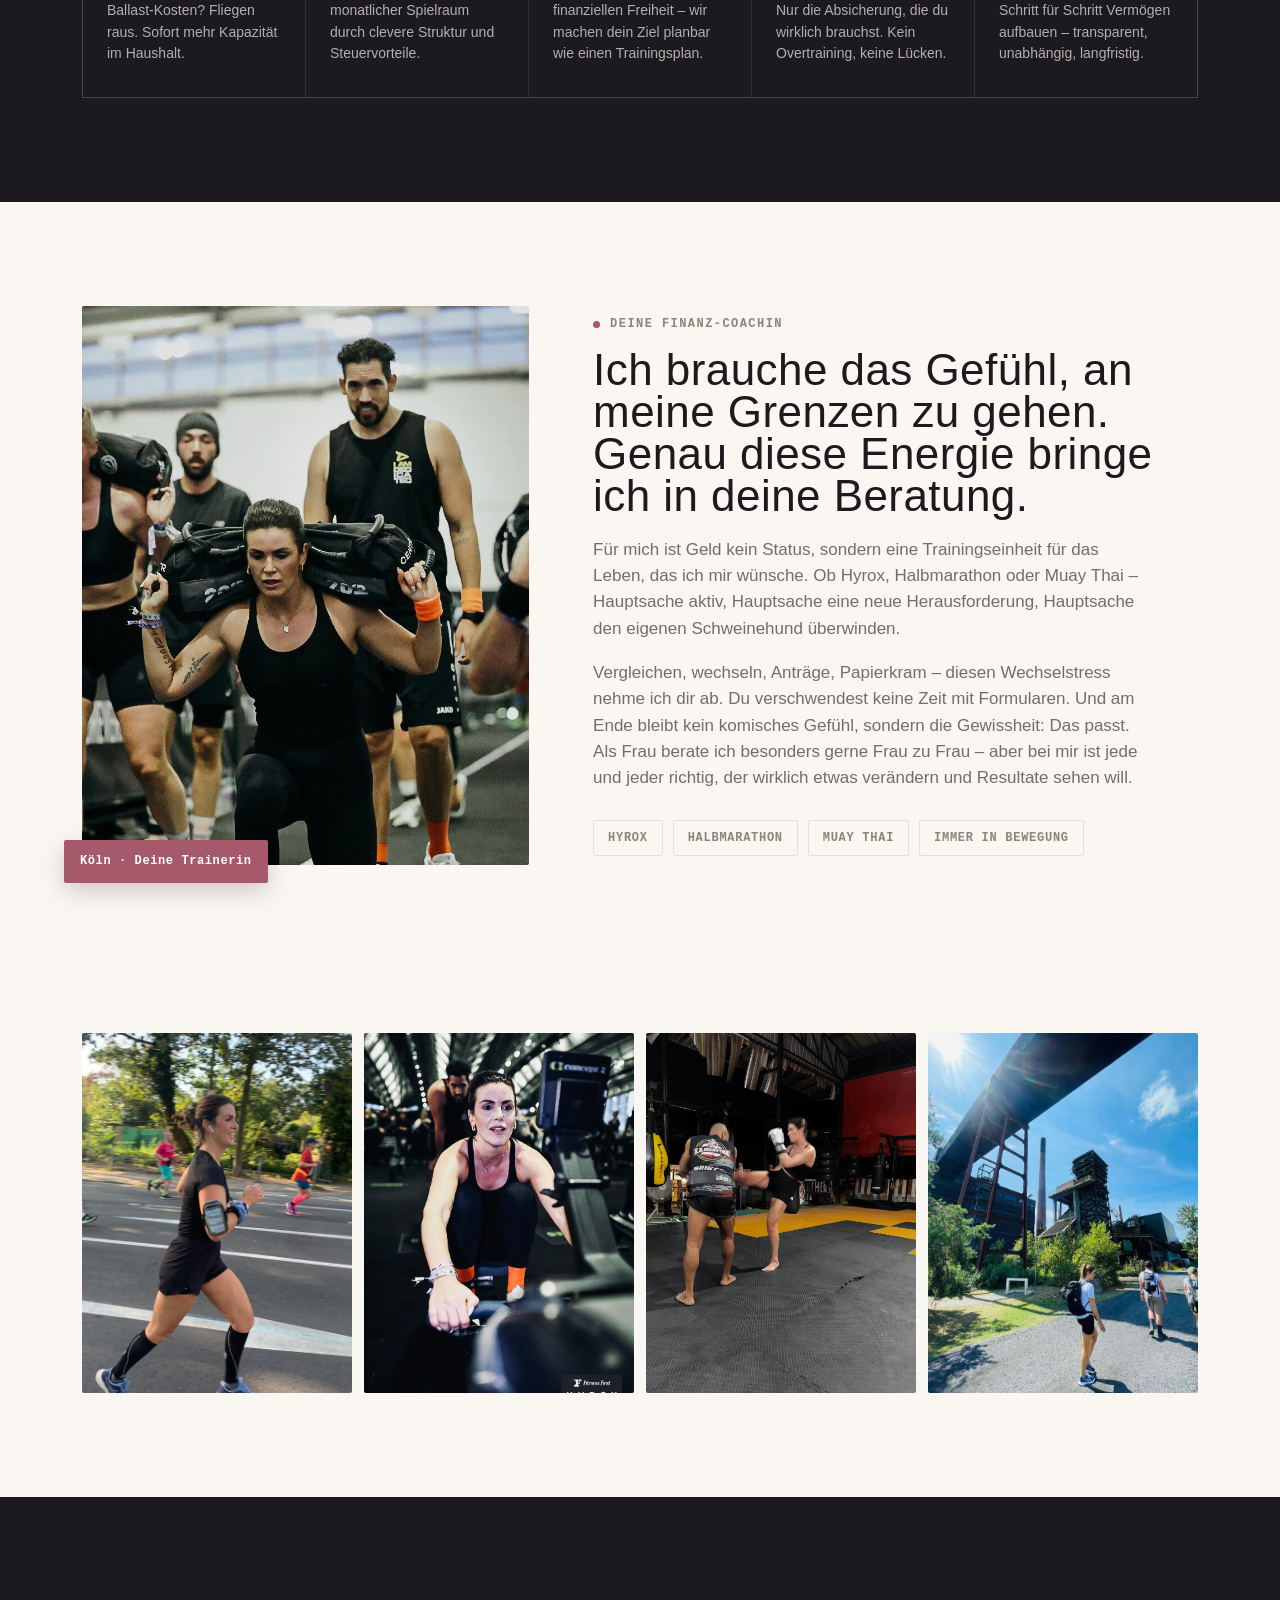
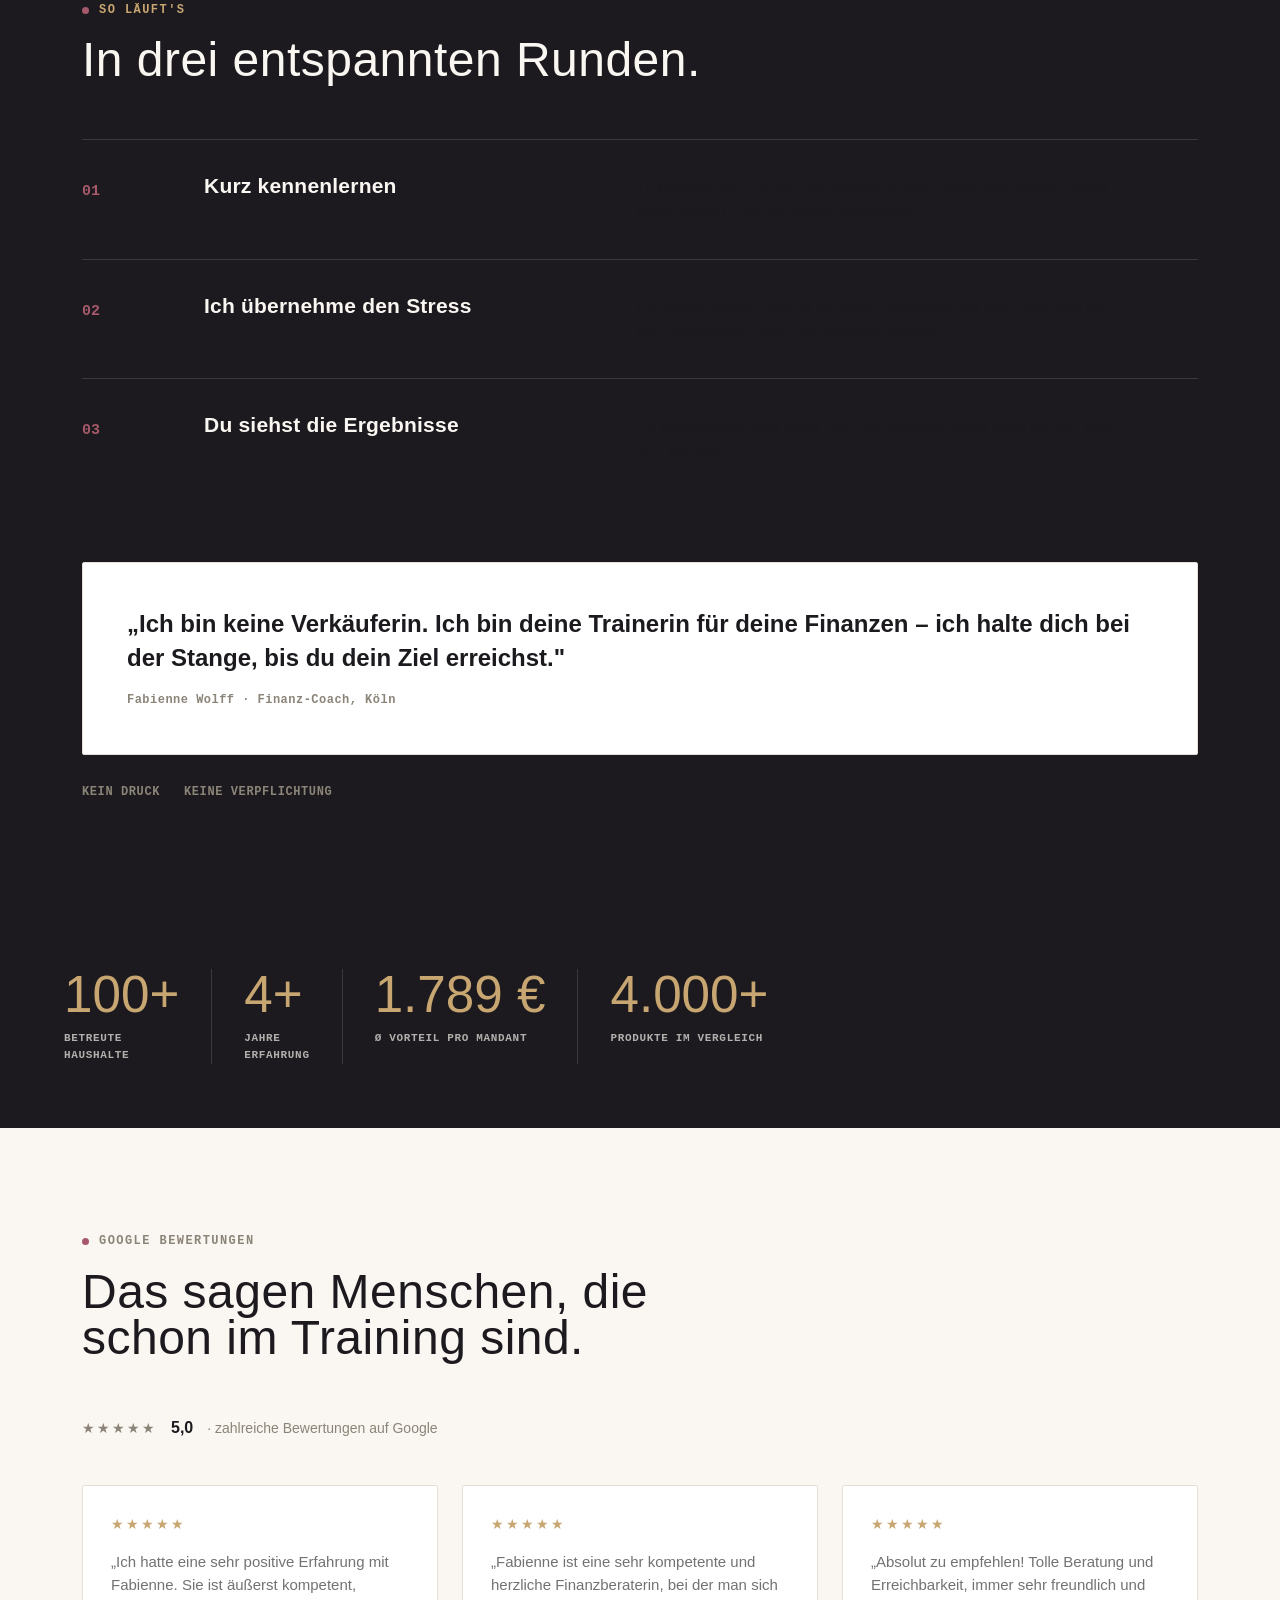
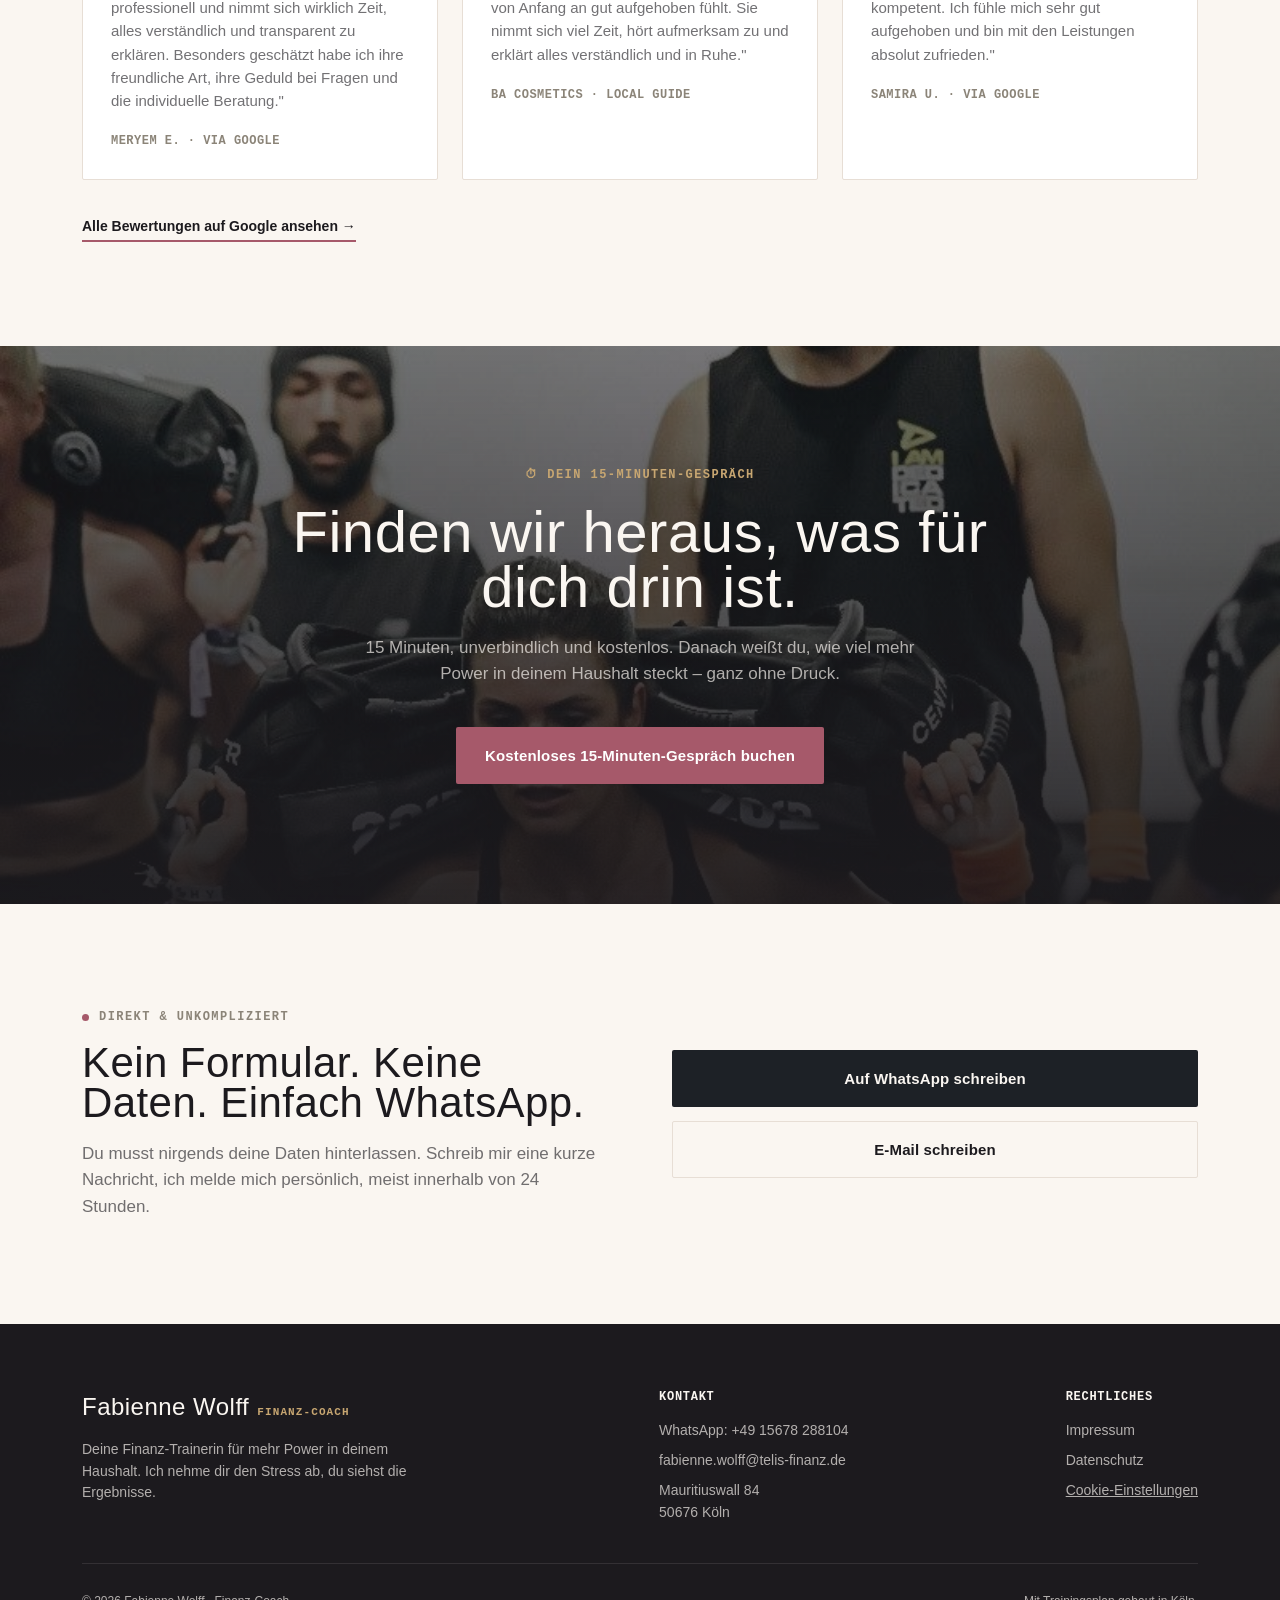
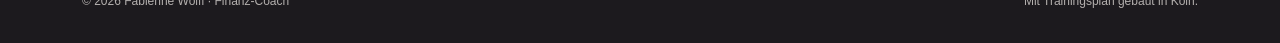
==== commit ca7d6924: "Add files via upload" ====
--- a/index.html
+++ b/index.html
@@ -5,10 +5,8 @@
 <meta name="viewport" content="width=device-width, initial-scale=1">
 <title>Fabienne Wolff · Finanz-Coach</title>
 <meta name="description" content="Finanzberatung mit Trainingsplan-Mentalität. Ganzheitliche Analyse, weniger Kosten, mehr finanzieller Spielraum – persönlich, digital und mit Power.">
-<link rel="preconnect" href="https://fonts.googleapis.com">
-<link rel="preconnect" href="https://fonts.gstatic.com" crossorigin>
-<link href="https://fonts.googleapis.com/css2?family=Bebas+Neue&family=Inter:wght@400;500;600;700;800&family=JetBrains+Mono:wght@500;700&display=swap" rel="stylesheet">
 <link rel="stylesheet" href="styles.css">
+<script src="cookie-consent.js" defer></script>
 </head>
 <body>
 
@@ -233,6 +231,7 @@
         <h4>Rechtliches</h4>
         <a href="impressum.html">Impressum</a>
         <a href="datenschutz.html">Datenschutz</a>
+        <a href="#" id="cookie-settings-reopen" class="footer-cookie-link">Cookie-Einstellungen</a>
       </div>
     </div>
     <div class="foot-bottom">
--- a/styles.css
+++ b/styles.css
@@ -244,3 +244,52 @@
   font-weight:700; font-size:14px; padding:12px 20px; border-radius:var(--radius); margin-bottom:24px;
 }
 .referral-banner[hidden]{display:none;}
+
+/* ===== COOKIE CONSENT BANNER ===== */
+#cookie-banner{
+  position:fixed; left:0; right:0; bottom:0; z-index:999;
+  background:var(--ink); color:var(--chalk);
+  border-top:1px solid rgba(250,246,241,0.14);
+  padding:24px; box-shadow:0 -8px 30px rgba(0,0,0,0.25);
+}
+#cookie-banner[hidden]{display:none;}
+.cookie-inner{max-width:960px; margin:0 auto; display:flex; flex-wrap:wrap; gap:20px; align-items:center; justify-content:space-between;}
+.cookie-text{flex:1; min-width:260px; font-size:14px; line-height:1.6; color:var(--chalk-dim);}
+.cookie-text strong{color:var(--chalk);}
+.cookie-text a{color:var(--track); text-decoration:underline;}
+.cookie-actions{display:flex; gap:12px; flex-wrap:wrap; align-items:center;}
+.cookie-btn{
+  font-family:var(--body); font-weight:700; font-size:14px; padding:13px 22px;
+  border-radius:var(--radius); border:1px solid var(--chalk); cursor:pointer;
+  min-width:150px; text-align:center;
+}
+#cookie-accept, #cookie-reject{
+  background:var(--chalk); color:var(--ink);
+}
+#cookie-accept:hover, #cookie-reject:hover{ background:var(--track); border-color:var(--track); }
+#cookie-settings-toggle{
+  background:transparent; color:var(--chalk-dim); border:1px solid rgba(250,246,241,0.3);
+  font-size:13px; font-weight:600; padding:13px 18px; min-width:auto;
+}
+#cookie-settings-toggle:hover{ color:var(--chalk); border-color:var(--chalk); }
+
+#cookie-settings-panel{
+  max-width:960px; margin:18px auto 0; padding-top:18px; border-top:1px solid rgba(250,246,241,0.14);
+}
+#cookie-settings-panel[hidden]{display:none;}
+.cookie-category{display:flex; justify-content:space-between; align-items:flex-start; gap:20px; padding:14px 0; border-bottom:1px solid rgba(250,246,241,0.08);}
+.cookie-category:last-child{border-bottom:none;}
+.cookie-category-text{flex:1;}
+.cookie-category-text h4{font-family:var(--body); font-size:14px; font-weight:700; margin-bottom:4px; color:var(--chalk);}
+.cookie-category-text p{font-size:13px; color:var(--chalk-dim); margin:0;}
+.cookie-toggle{position:relative; width:44px; height:24px; flex-shrink:0; margin-top:2px;}
+.cookie-toggle input{position:absolute; opacity:0; width:100%; height:100%; margin:0; cursor:pointer;}
+.cookie-toggle .track{position:absolute; inset:0; background:rgba(250,246,241,0.25); border-radius:20px; transition:background .15s;}
+.cookie-toggle .thumb{position:absolute; top:3px; left:3px; width:18px; height:18px; background:var(--chalk); border-radius:50%; transition:transform .15s;}
+.cookie-toggle input:checked ~ .track{background:var(--track);}
+.cookie-toggle input:checked ~ .thumb{transform:translateX(20px);}
+.cookie-toggle input:disabled ~ .track{background:var(--stone); opacity:0.5;}
+#cookie-save{margin-top:16px;}
+
+.footer-cookie-link{background:none; border:none; padding:0; margin:0; font:inherit; color:var(--chalk-dim); text-decoration:underline; cursor:pointer; display:block;}
+.footer-cookie-link:hover{color:var(--chalk);}
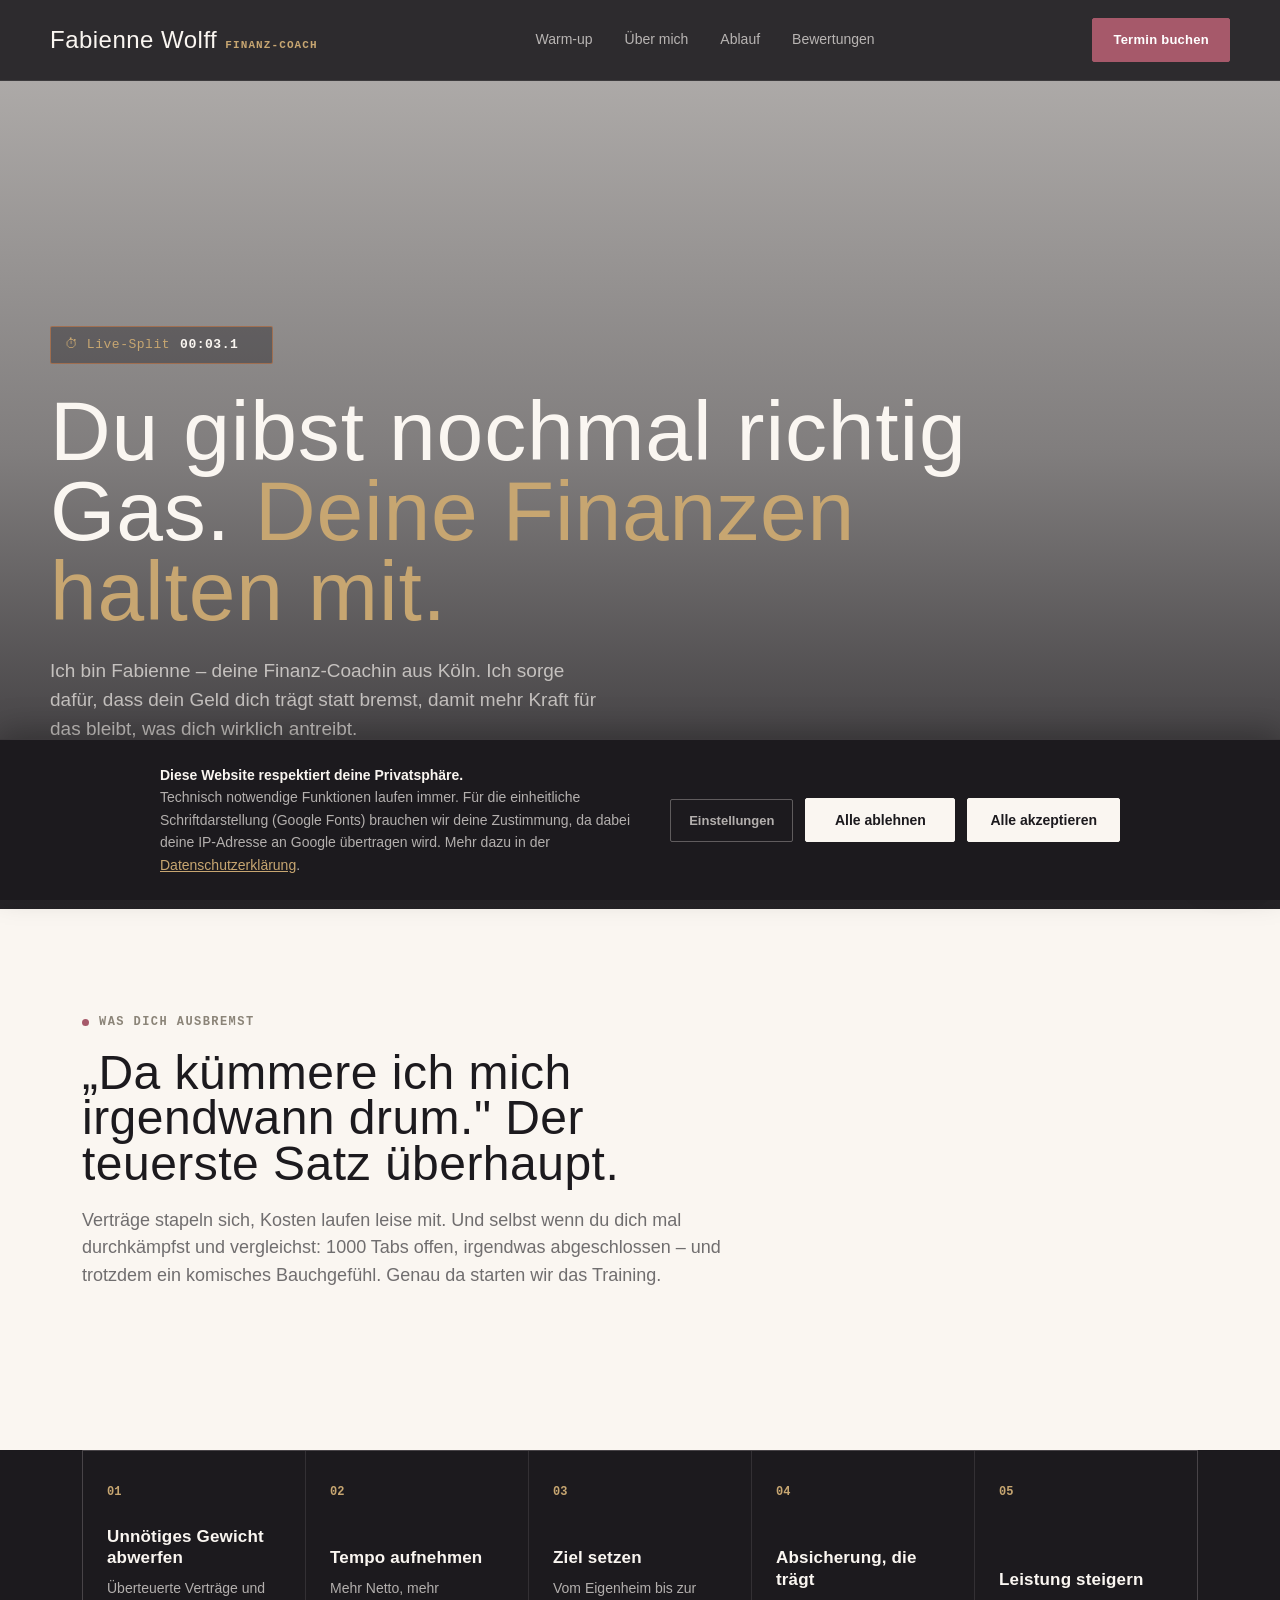
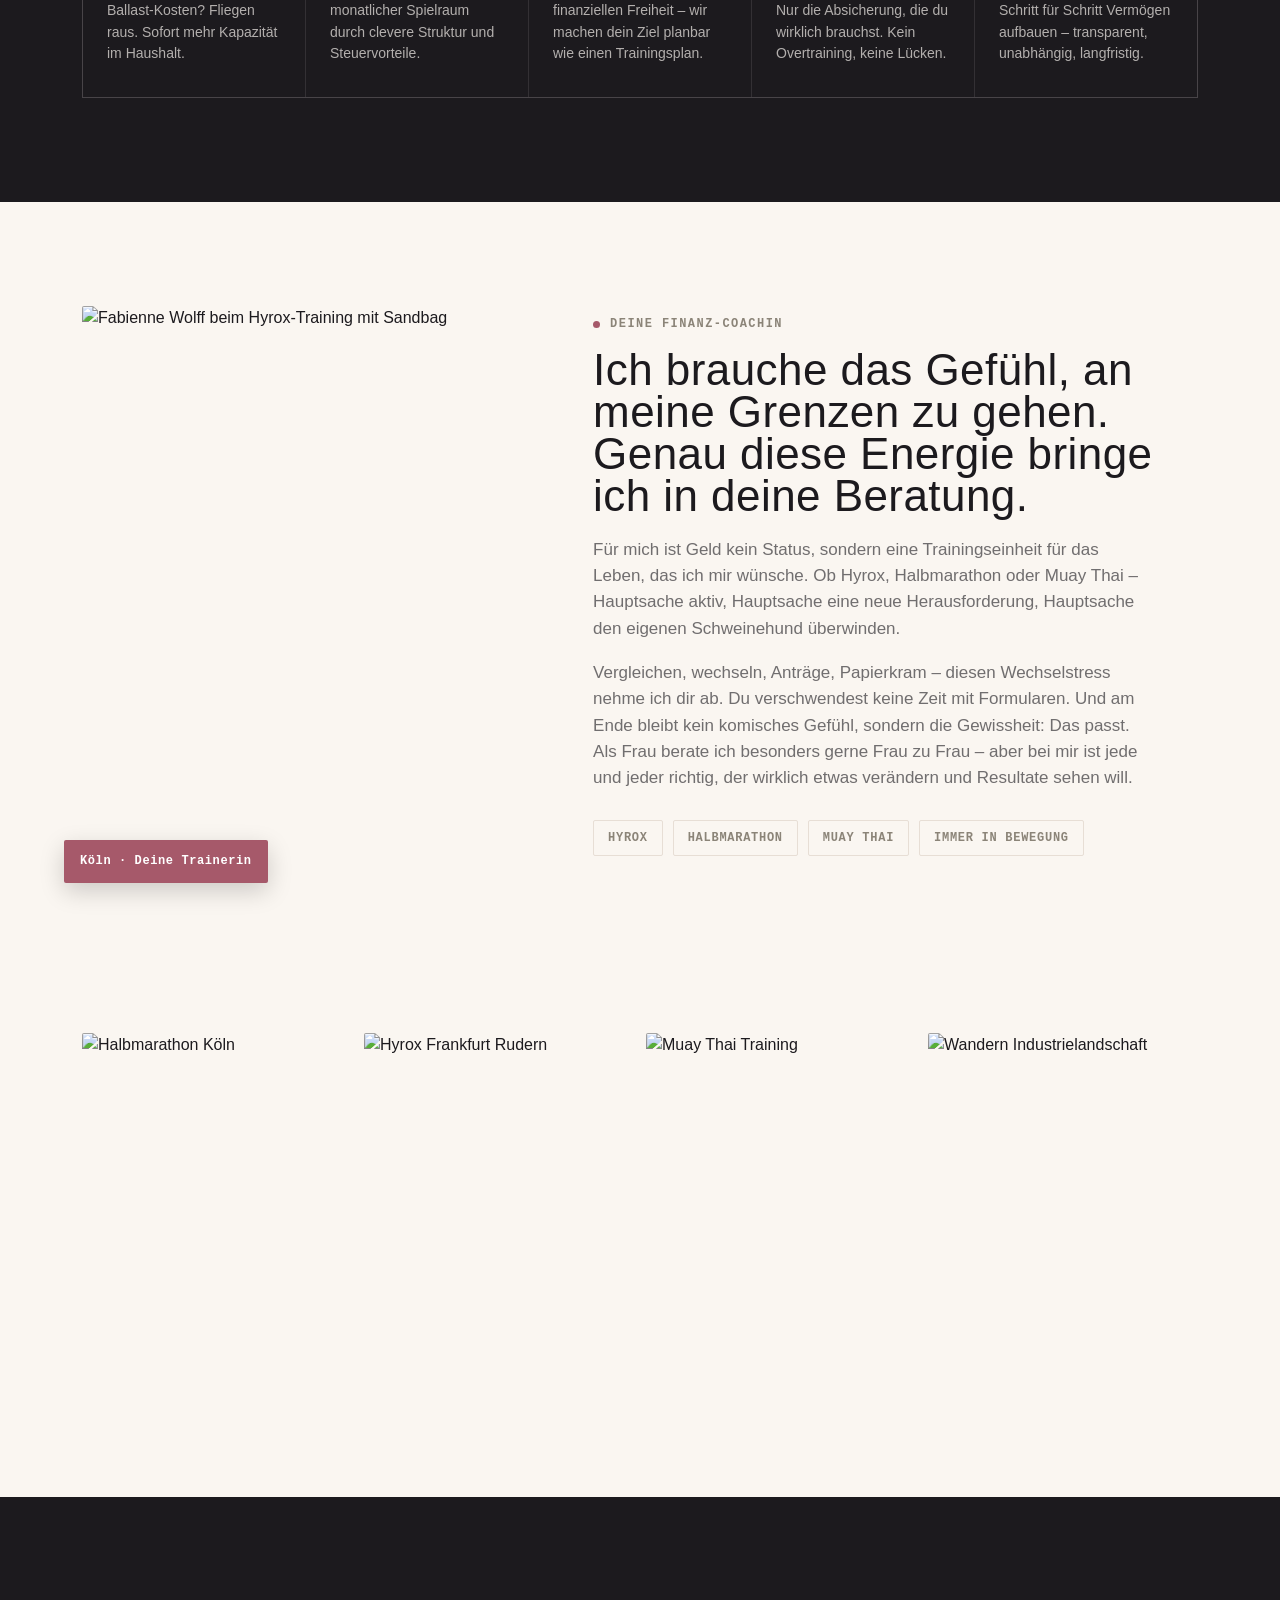
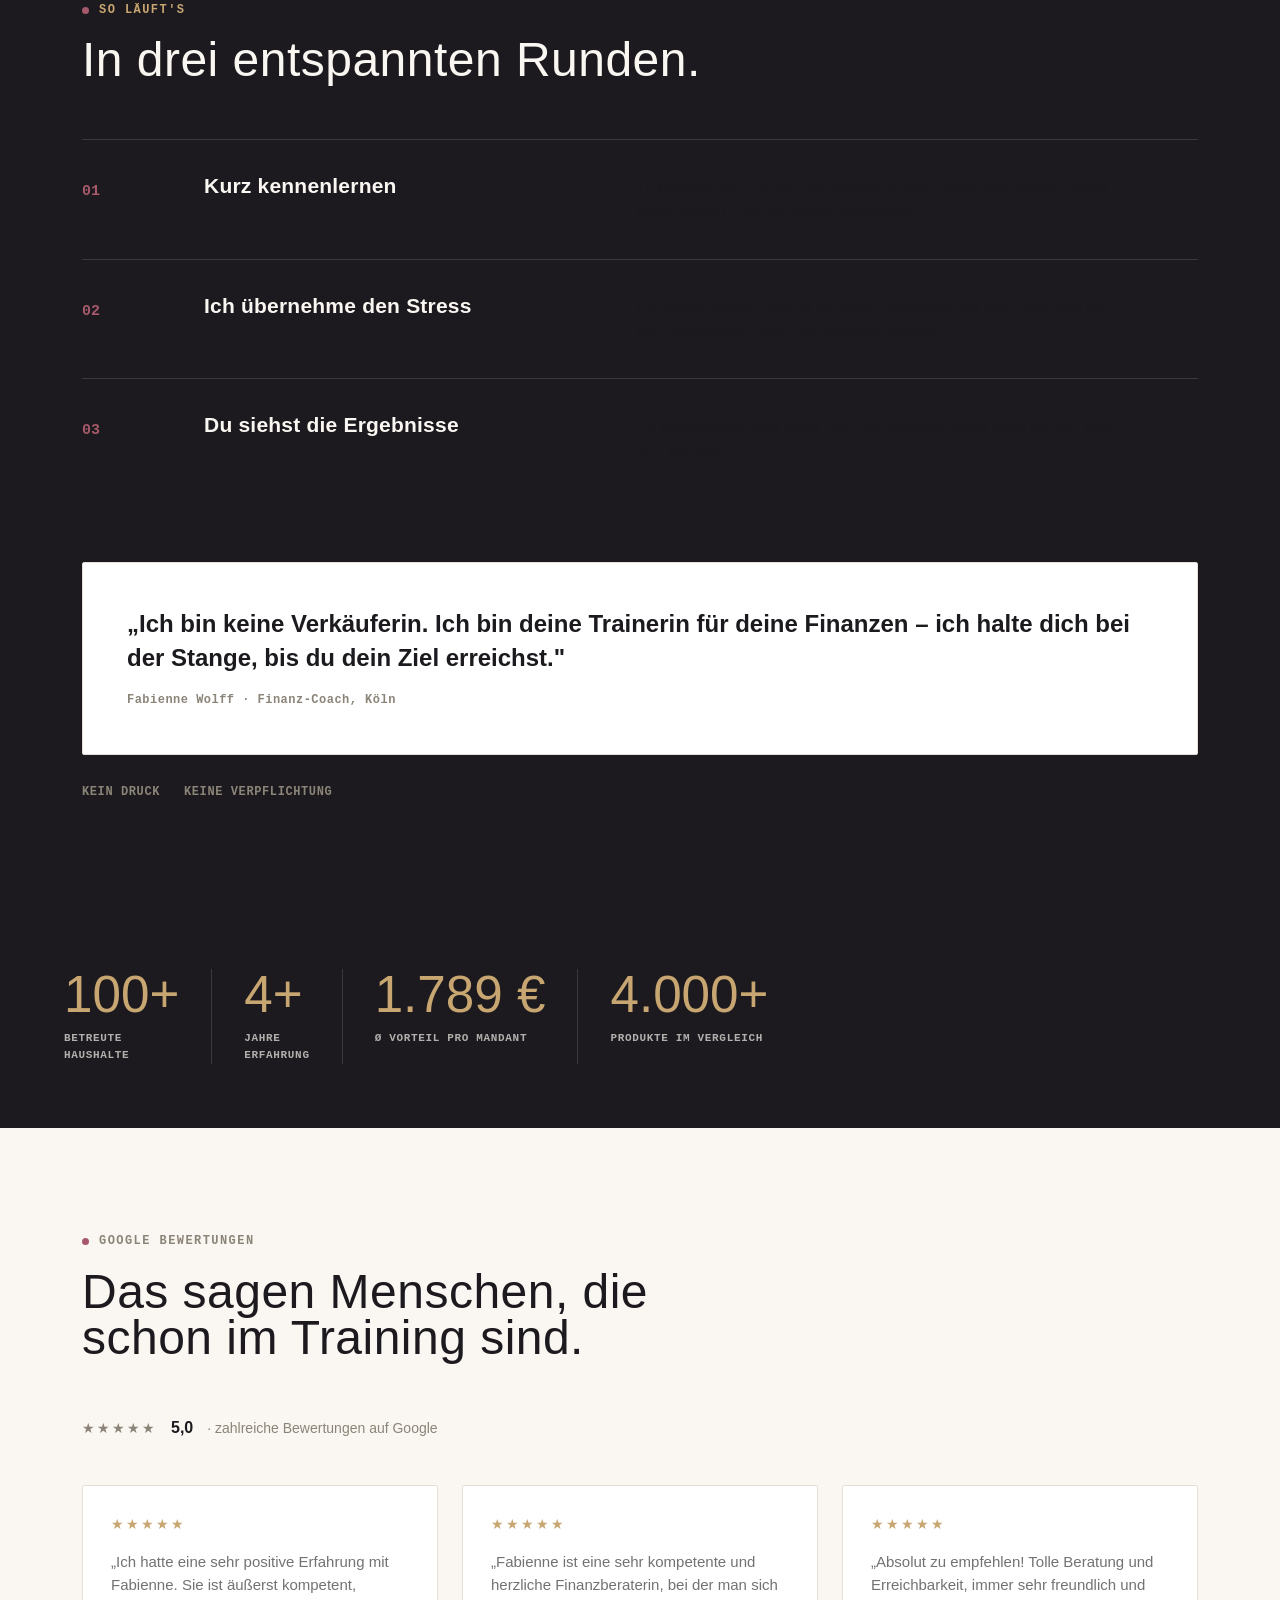
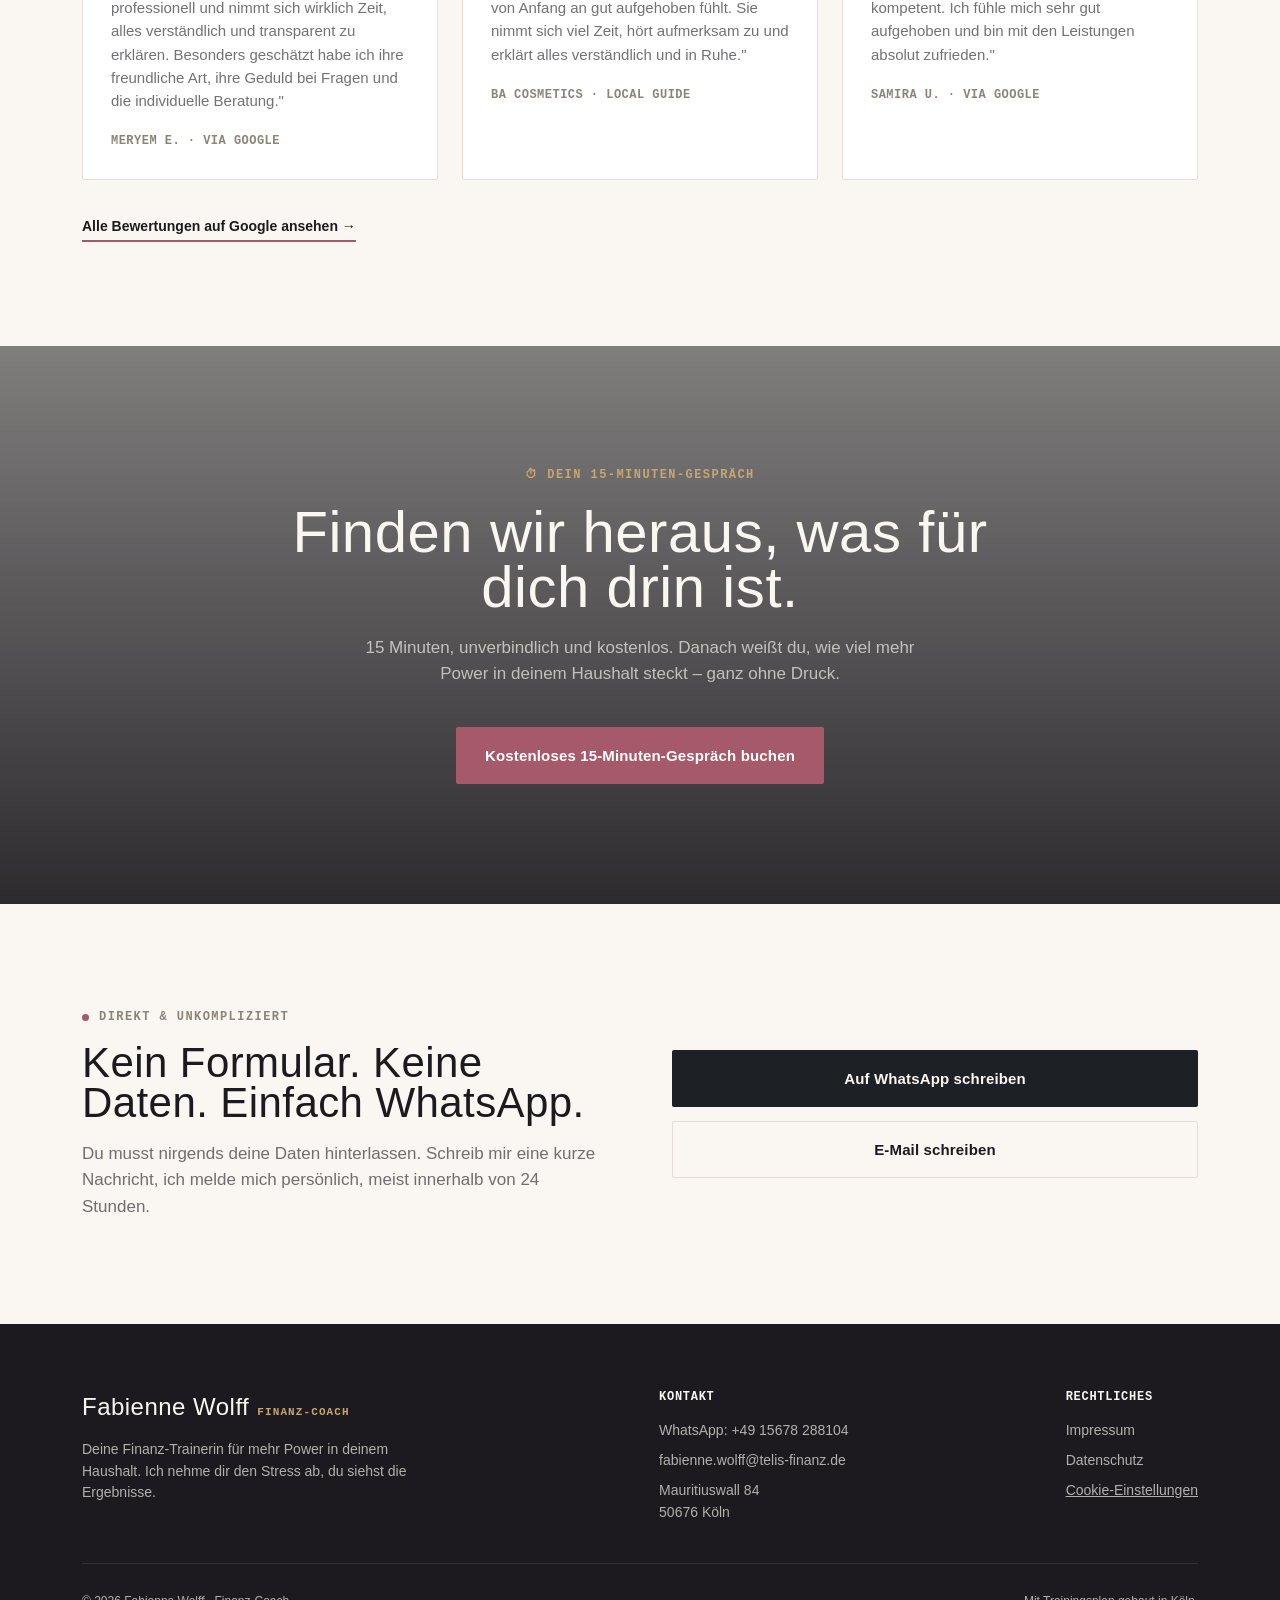
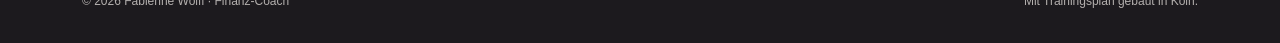
==== commit 05c3b35d: "Rechtstexte auf eigenständige Website anpassen, WhatsApp-Button ergänzen Impressum: Fabienne Wolff a" ====
--- a/index.html
+++ b/index.html
@@ -299,5 +299,9 @@
   }
 </script>
 
+<a href="https://wa.me/4915678288104?text=Hallo%20Fabienne%21%20Ich%20will%20auch%20nochmal%20richtig%20Gas%20geben%20%E2%80%93%20lass%20uns%20%C3%BCber%20meine%20Finanzen%20sprechen%21" target="_blank" rel="noopener" class="wa-float" aria-label="Auf WhatsApp schreiben">
+  <svg viewBox="0 0 448 512" aria-hidden="true"><path d="M380.9 97.1C339 55.1 283.2 32 223.9 32c-122.4 0-222 99.6-222 222 0 39.1 10.2 77.3 29.6 111L0 480l117.7-30.9c32.4 17.7 68.9 27 106.1 27h.1c122.3 0 224.1-99.6 224.1-222 0-59.3-25.2-115-67.1-157zm-157 341.6c-33.2 0-65.7-8.9-94-25.7l-6.7-4-69.8 18.3L72 359.2l-4.4-7c-18.5-29.4-28.2-63.3-28.2-98.2 0-101.7 82.8-184.5 184.6-184.5 49.3 0 95.6 19.2 130.4 54.1 34.8 34.9 56.2 81.2 56.1 130.5 0 101.8-84.9 184.6-186.6 184.6zm101.2-138.2c-5.5-2.8-32.8-16.2-37.9-18-5.1-1.9-8.8-2.8-12.5 2.8-3.7 5.6-14.3 18-17.6 21.8-3.2 3.7-6.5 4.2-12 1.4-32.6-16.3-54-29.1-75.5-66-5.7-9.8 5.7-9.1 16.3-30.3 1.8-3.7.9-6.9-.5-9.7-1.4-2.8-12.5-30.1-17.1-41.2-4.5-10.8-9.1-9.3-12.5-9.5-3.2-.2-6.9-.2-10.6-.2-3.7 0-9.7 1.4-14.8 6.9-5.1 5.6-19.4 19-19.4 46.3 0 27.3 19.9 53.7 22.6 57.4 2.8 3.7 39.1 59.7 94.8 83.8 35.2 15.2 49 16.5 66.6 13.9 10.7-1.6 32.8-13.4 37.4-26.4 4.6-13 4.6-24.1 3.2-26.4-1.3-2.5-5-3.9-10.5-6.6z"/></svg>
+</a>
+
 </body>
 </html>
--- a/styles.css
+++ b/styles.css
@@ -293,3 +293,30 @@
 
 .footer-cookie-link{background:none; border:none; padding:0; margin:0; font:inherit; color:var(--chalk-dim); text-decoration:underline; cursor:pointer; display:block;}
 .footer-cookie-link:hover{color:var(--chalk);}
+
+.wa-float{
+  position:fixed; right:24px; bottom:24px; z-index:999;
+  width:58px; height:58px; border-radius:50%;
+  background:#1D2126; color:var(--chalk);
+  display:flex; align-items:center; justify-content:center;
+  box-shadow:0 10px 30px rgba(0,0,0,0.28);
+  transition:transform .15s ease, background .15s ease;
+}
+.wa-float:hover{background:#000; transform:translateY(-2px) scale(1.04);}
+.wa-float svg{width:28px; height:28px; fill:var(--chalk);}
+.wa-float::before{
+  content:''; position:absolute; inset:0; border-radius:50%;
+  border:2px solid rgba(29,33,38,0.35);
+  animation:wa-pulse 2.4s ease-out infinite;
+}
+@keyframes wa-pulse{
+  0%{transform:scale(1); opacity:0.6;}
+  100%{transform:scale(1.55); opacity:0;}
+}
+@media(max-width:640px){
+  .wa-float{right:16px; bottom:16px; width:52px; height:52px;}
+  .wa-float svg{width:25px; height:25px;}
+}
+@media(prefers-reduced-motion: reduce){
+  .wa-float::before{animation:none;}
+}
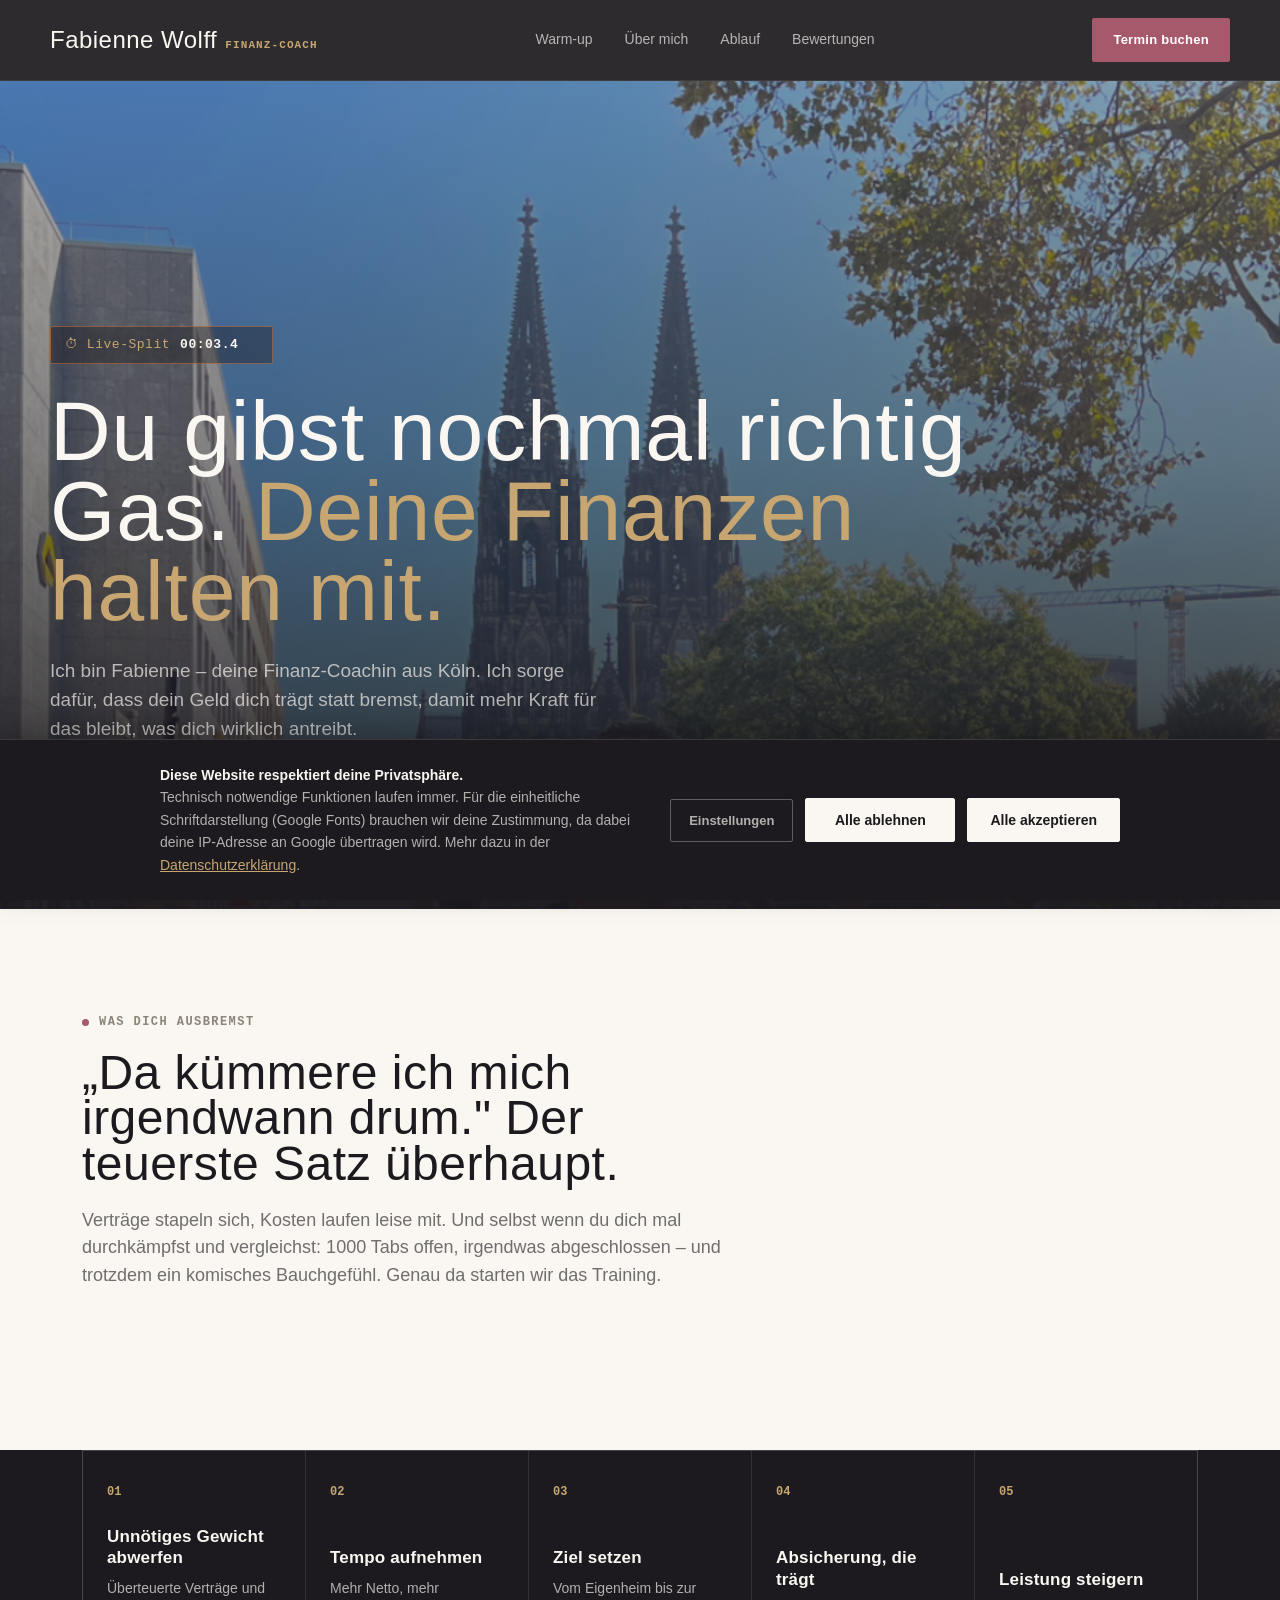
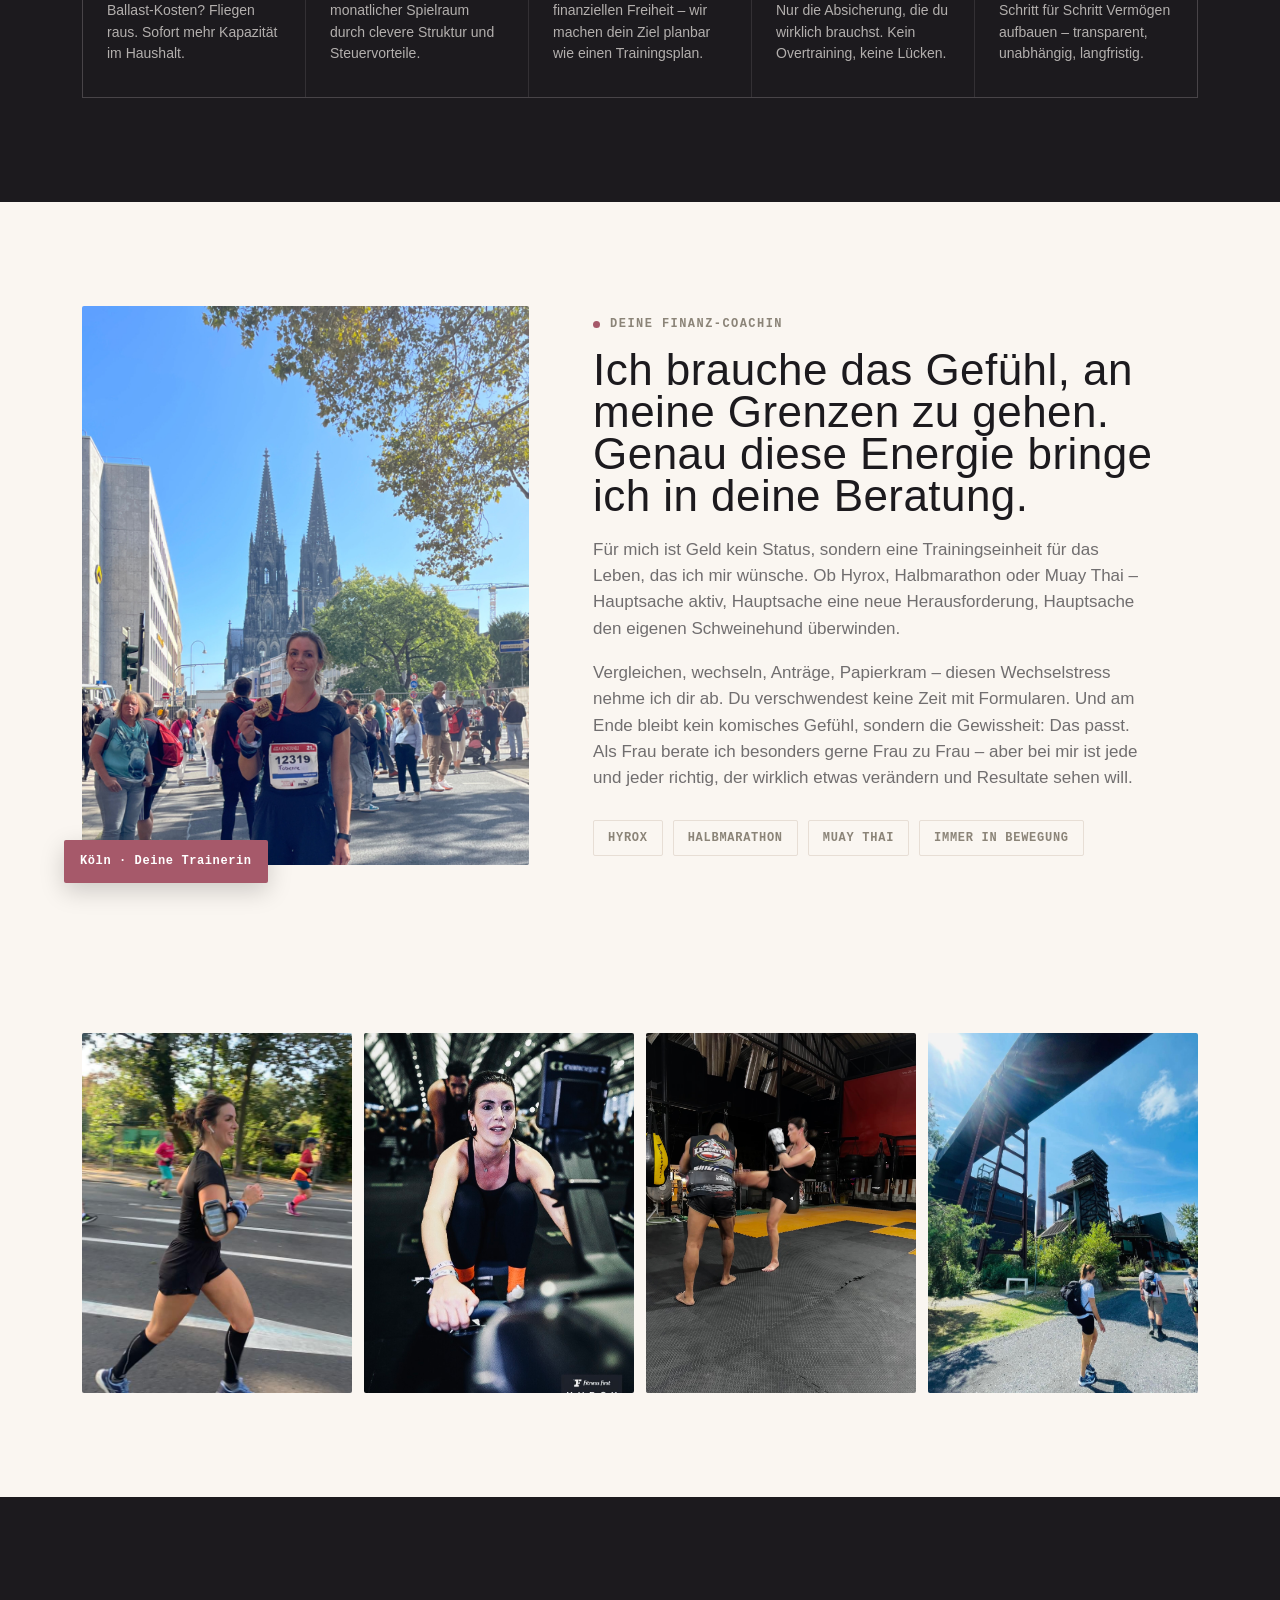
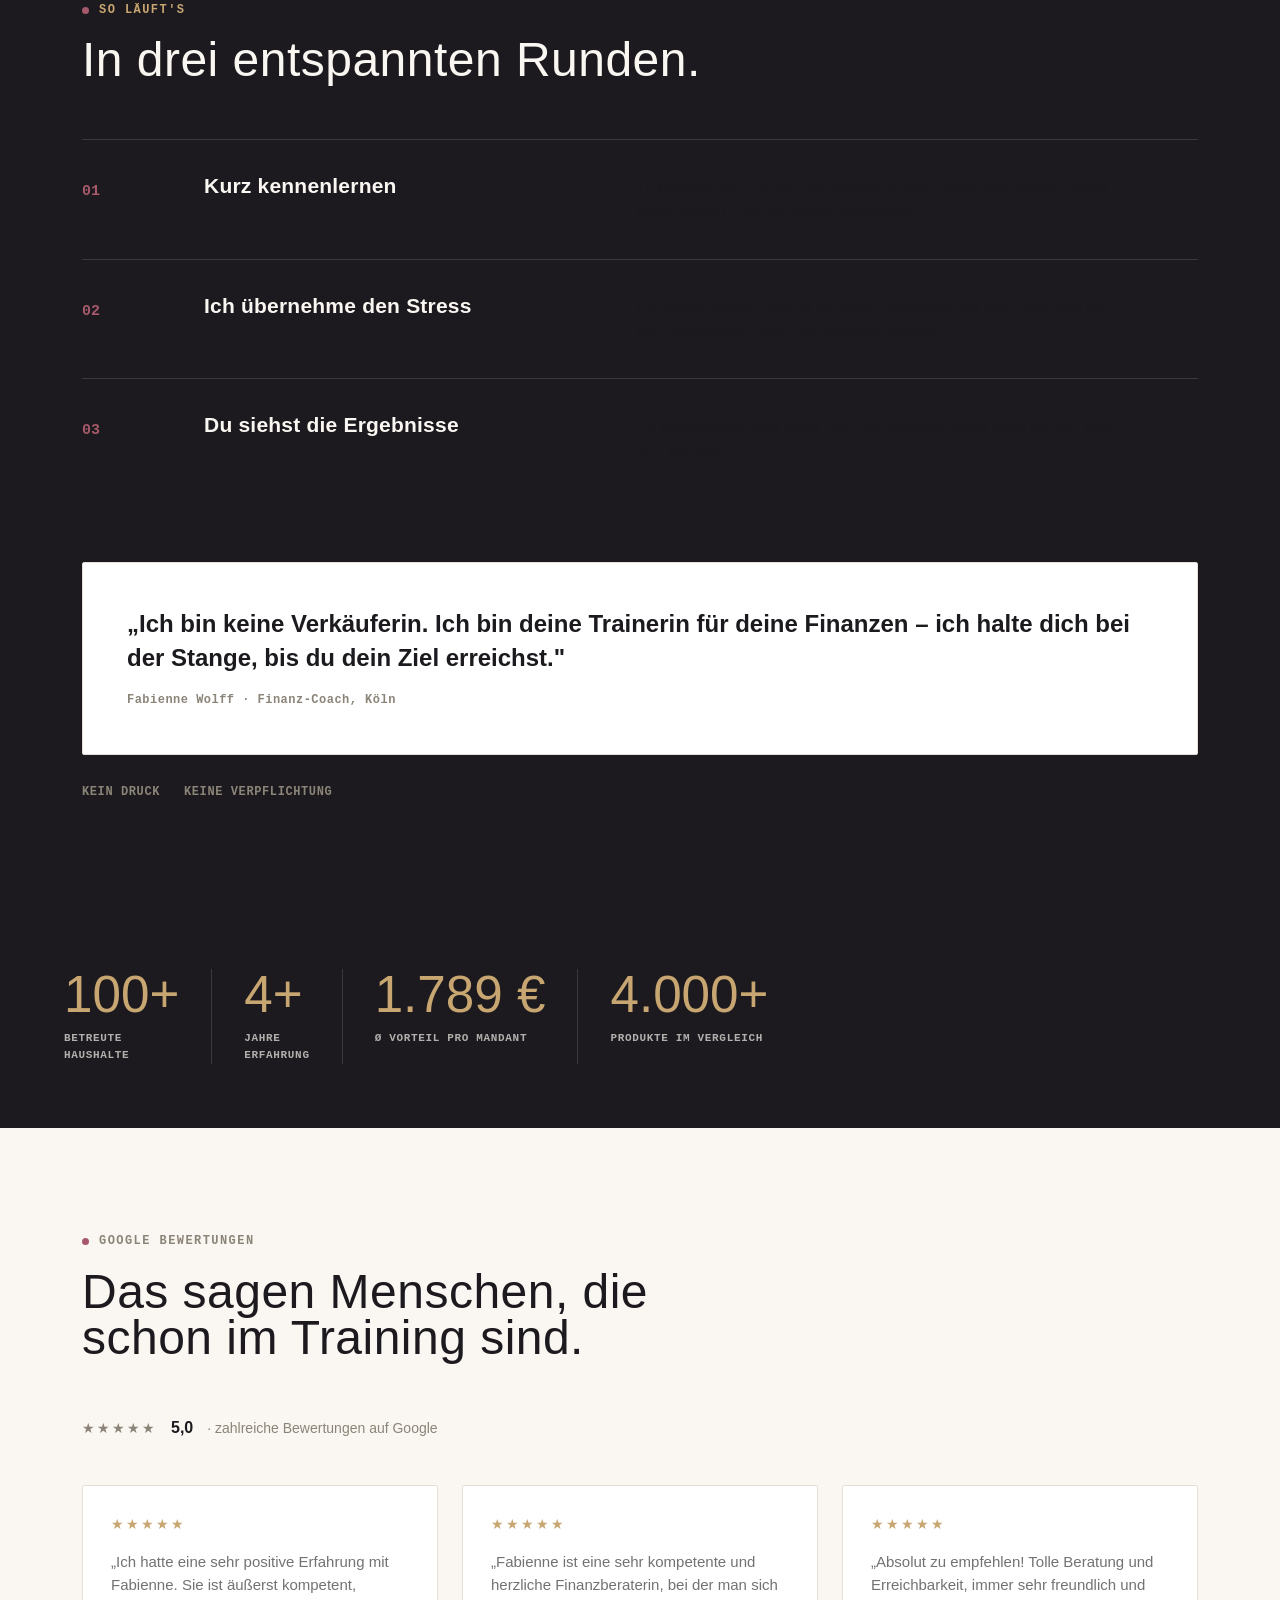
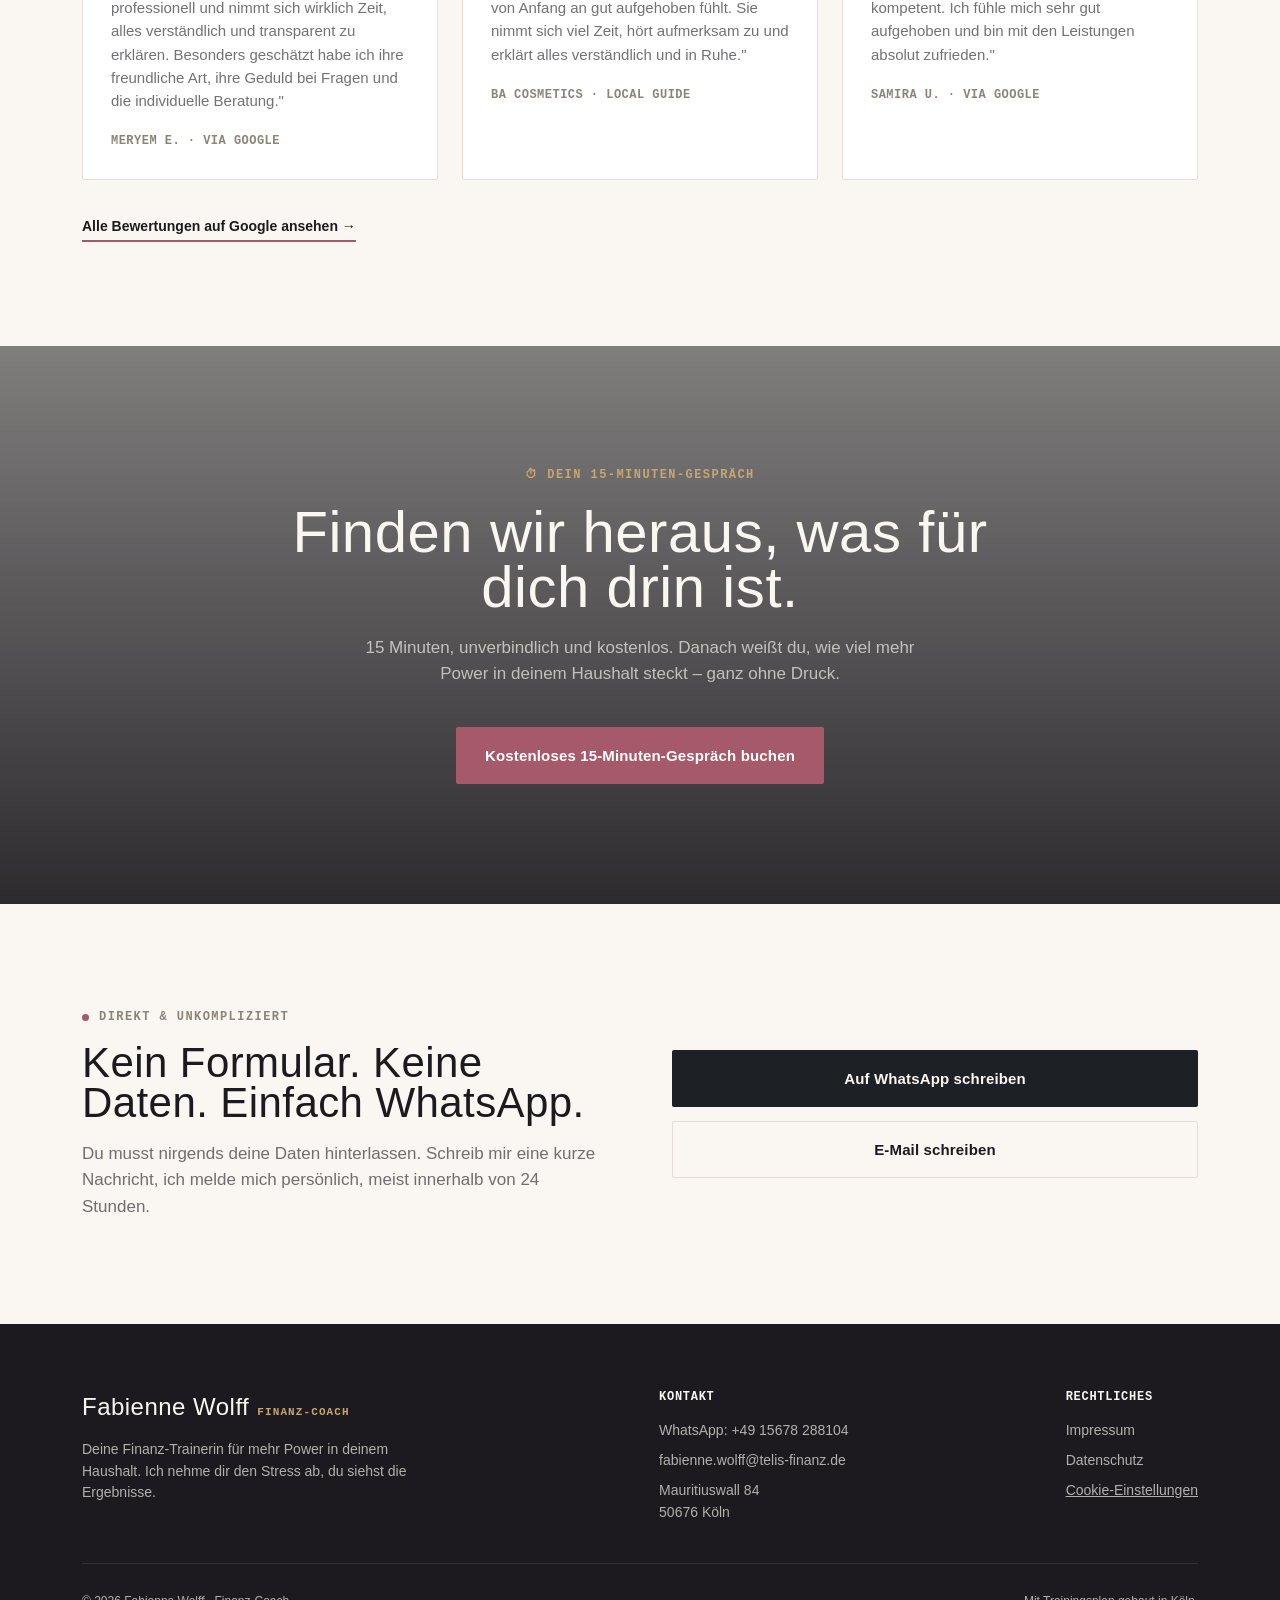
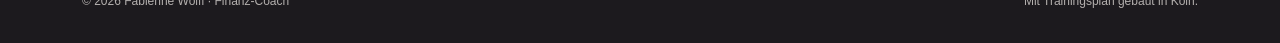
==== commit b24e3515: "Foto im 'Wer bin ich'-Bereich austauschen (Halbmarathon-Zieleinlauf statt Hyrox-Sandbag)" ====
--- a/index.html
+++ b/index.html
@@ -91,7 +91,7 @@
 <section class="section" id="trainerin">
   <div class="wrap about">
     <div class="about-photo">
-      <img src="images/hyrox-sandbag.jpg" alt="Fabienne Wolff beim Hyrox-Training mit Sandbag" loading="lazy">
+      <img src="images/hero-marathon-finish.jpg" alt="Fabienne Wolff nach dem Halbmarathon in Köln mit Medaille" loading="lazy">
       <div class="about-tag">Köln · Deine Trainerin</div>
     </div>
     <div>
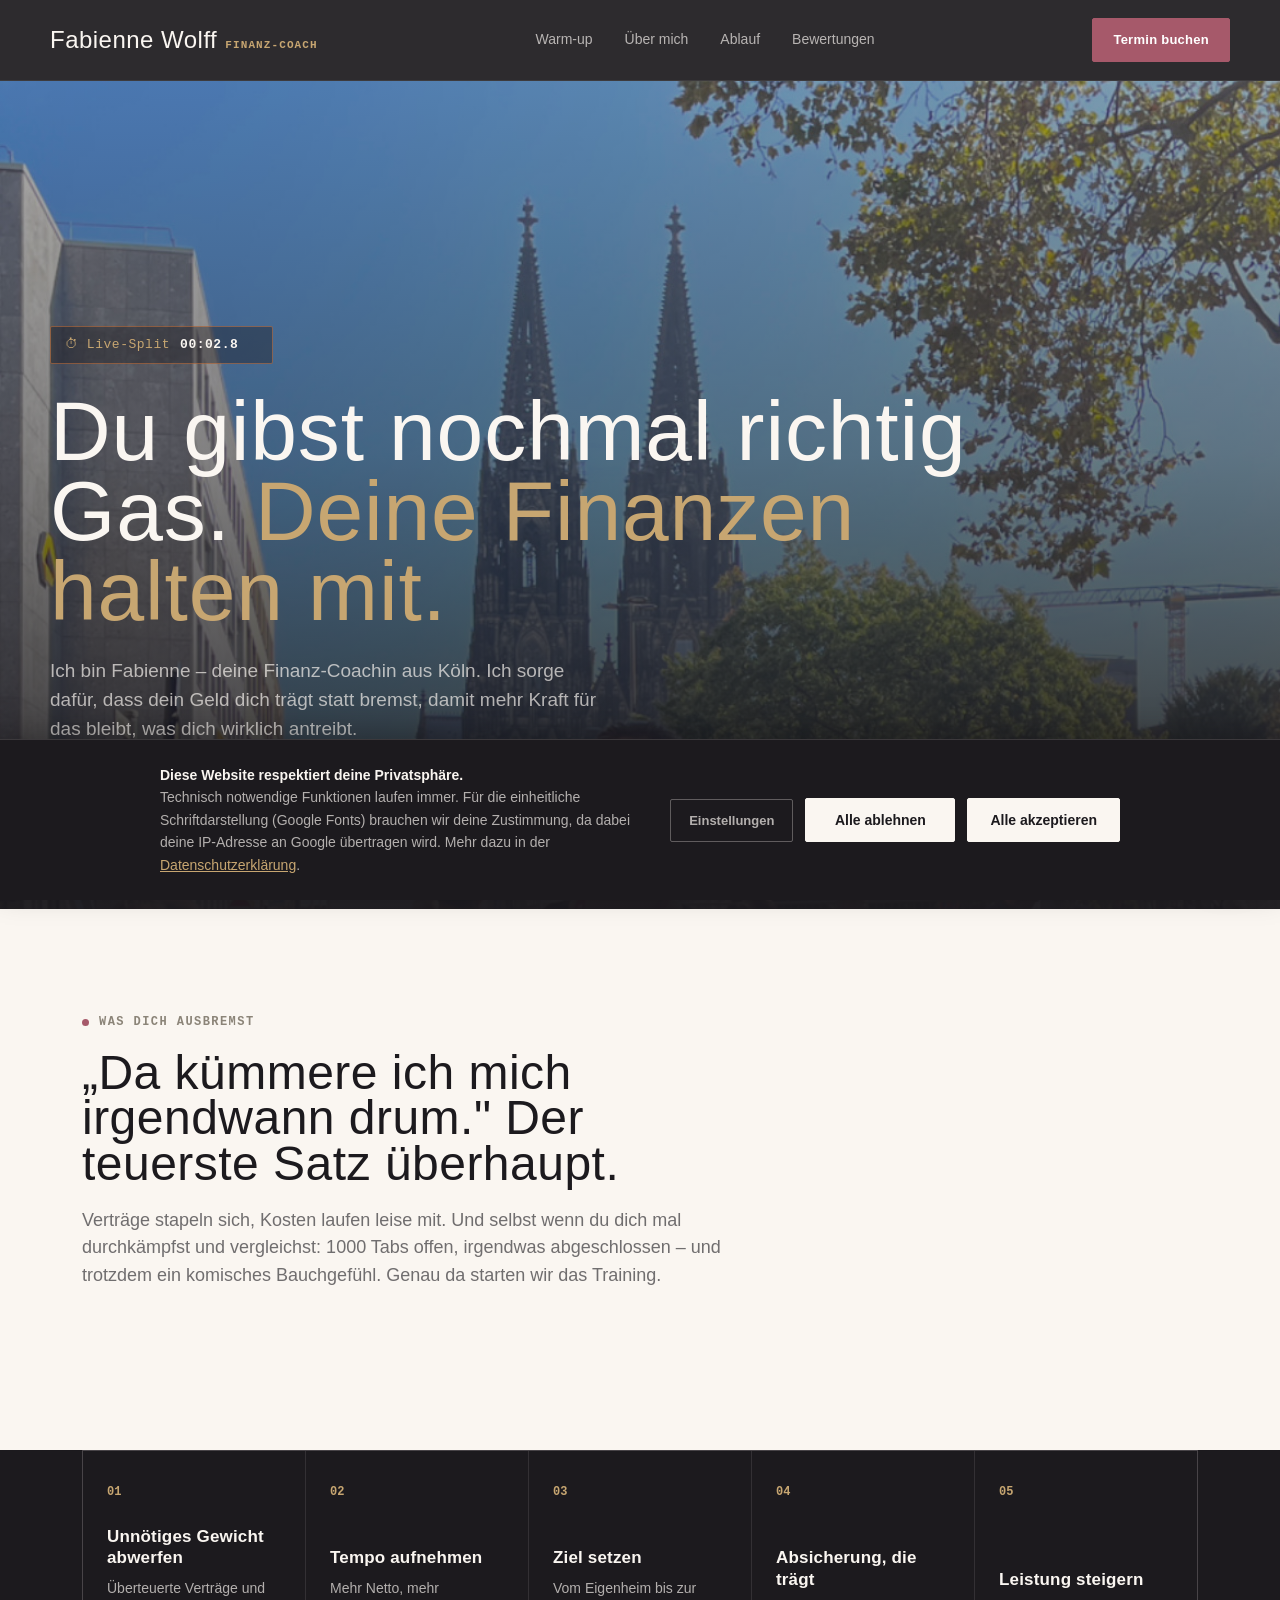
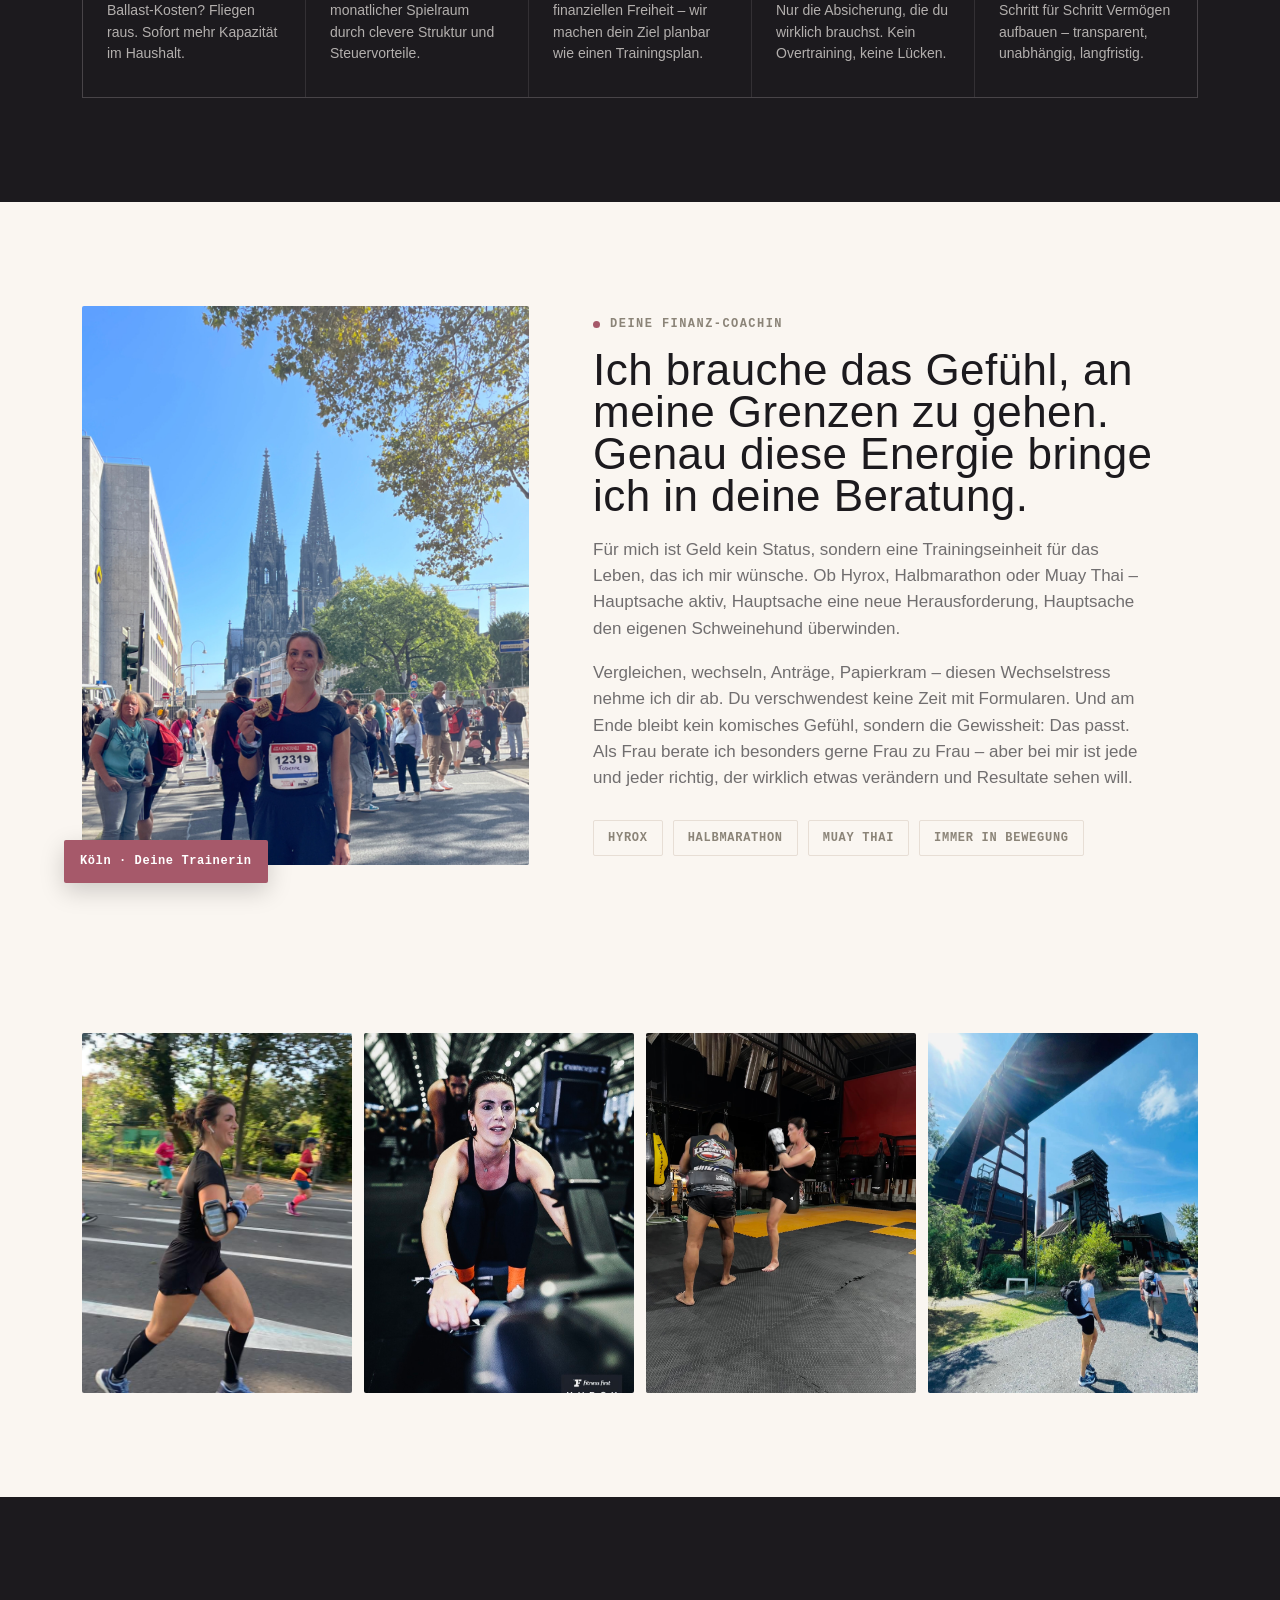
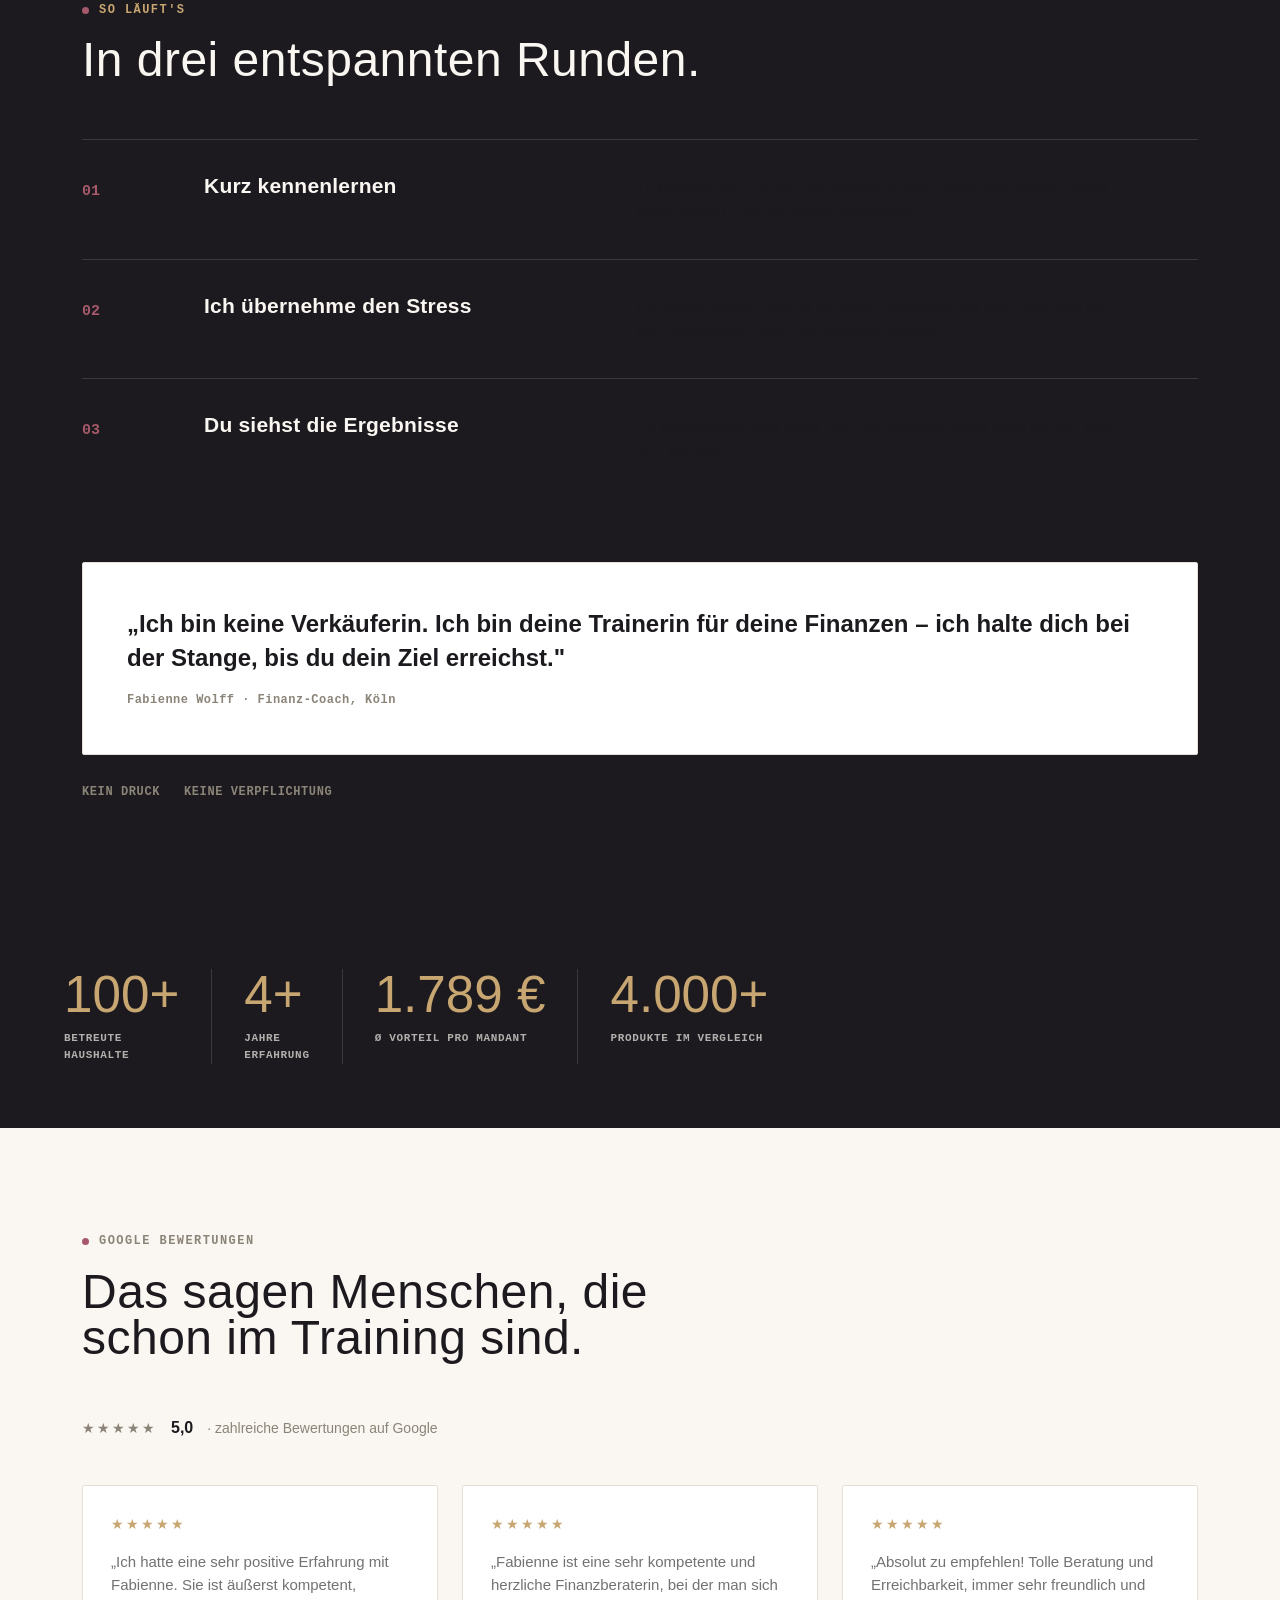
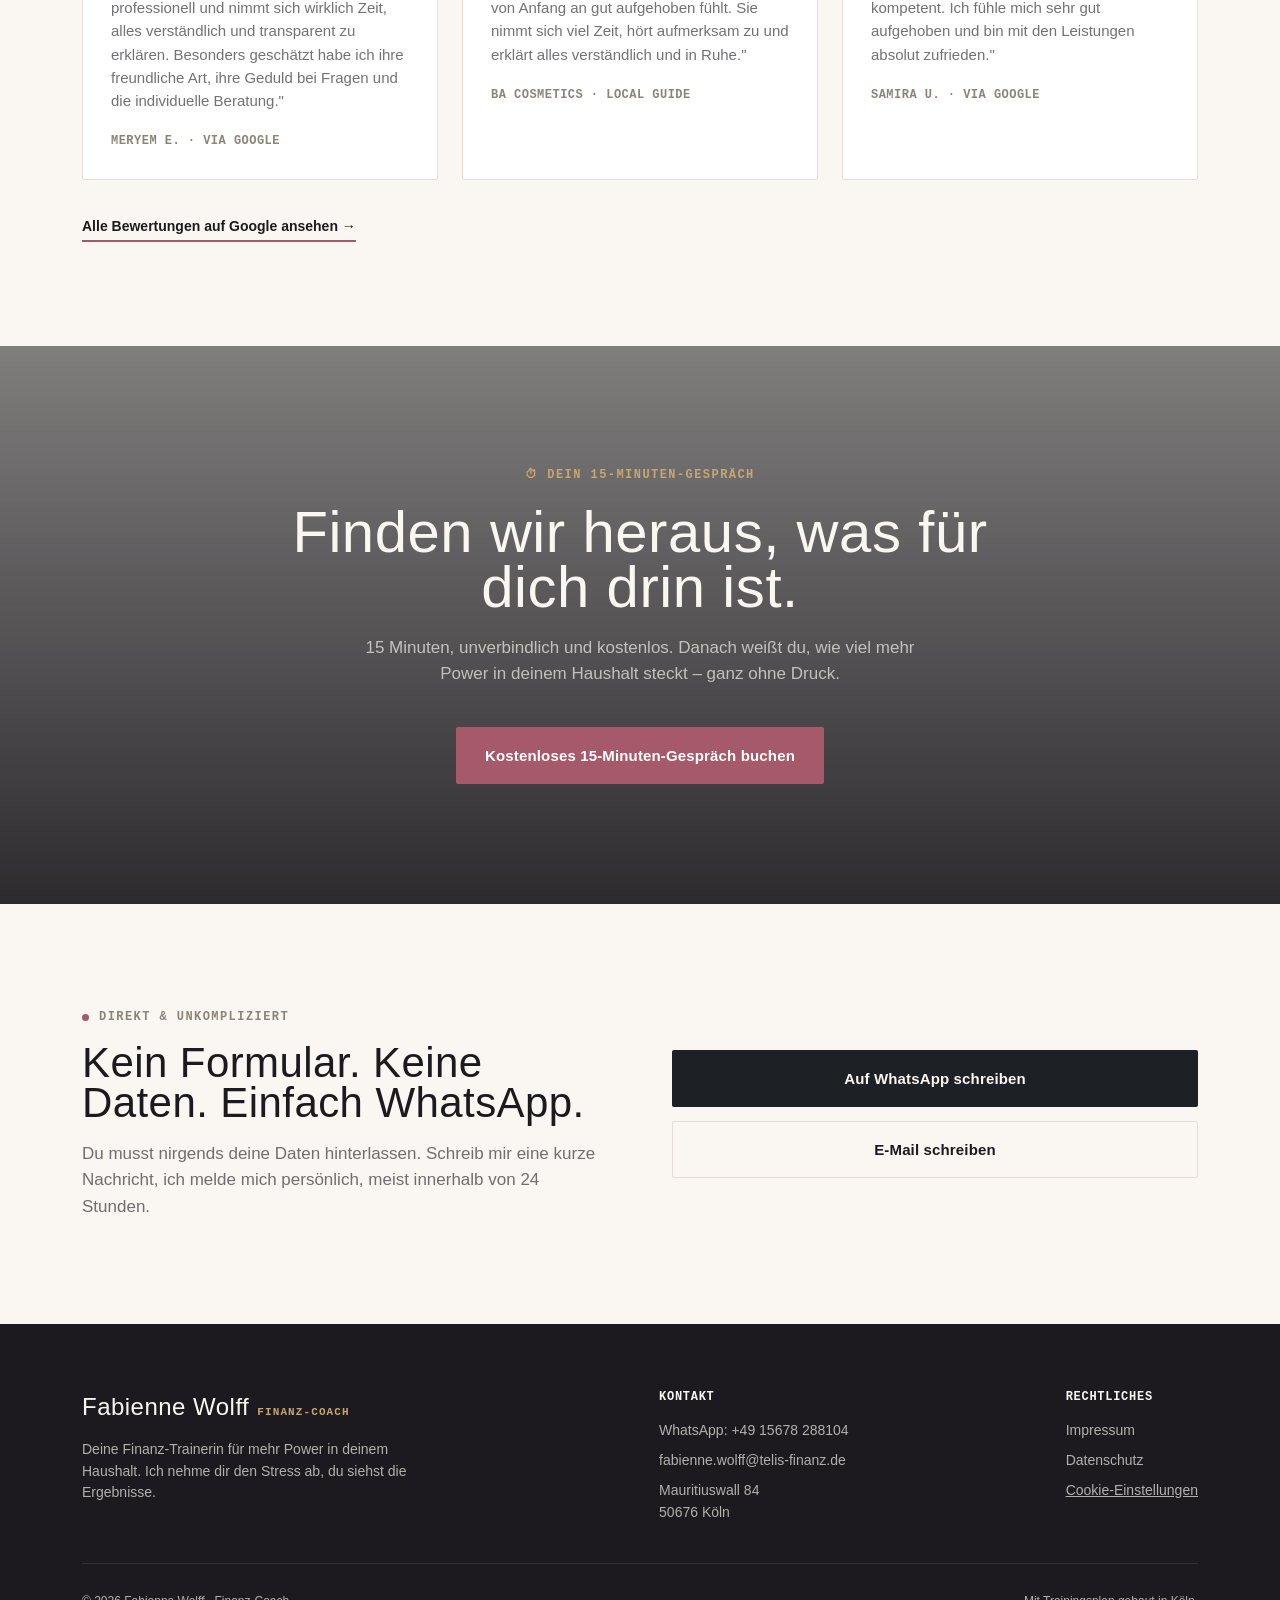
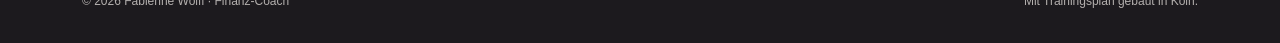
==== commit 23d32769: "Empfehlungssystem auf reinen Code-Passthrough umstellen Kein automatischer Namens-Lookup mehr (altes" ====
--- a/index.html
+++ b/index.html
@@ -25,7 +25,6 @@
 
 <section class="hero" id="top">
   <div class="wrap hero-inner">
-    <div id="referral-banner" class="referral-banner" hidden></div>
     <div class="split-clock">⏱ Live-Split <span id="stopwatch">00:00.0</span></div>
     <h1>Du gibst nochmal richtig Gas. <em>Deine Finanzen halten mit.</em></h1>
     <p class="lede">Ich bin Fabienne – deine Finanz-Coachin aus Köln. Ich sorge dafür, dass dein Geld dich trägt statt bremst, damit mehr Kraft für das bleibt, was dich wirklich antreibt.</p>
@@ -242,44 +241,28 @@
 </footer>
 
 <script>
-  // Empfehlungs-Personalisierung: ?r=CODE in der URL
-  // Der Name wird live über die eigene Vercel-Funktion /api/lookup abgefragt.
-  // Die eigentliche Zuordnung Code→Name liegt NUR in der Vercel Environment
-  // Variable REFERRALS_JSON (siehe Vercel-Dashboard), nie im Git-Repo.
+  // Empfehlungs-Code-Weiterleitung: ?ref=CODE in der URL.
+  // Der Code wird NUR durchgereicht (WhatsApp-Text, Calendly-Zusatzfrage) –
+  // es findet keinerlei Auflösung zu einem Namen statt, weder hier noch auf
+  // einem Server. Die Zuordnung Code↔Name existiert ausschließlich in der
+  // privaten PDF, die Fabienne selbst verwaltet, nie im Code oder im Repo.
   (function(){
     const params = new URLSearchParams(window.location.search);
-    const code = params.get('r');
+    const code = params.get('ref');
     if(!code) return;
 
-    fetch('/api/lookup?code=' + encodeURIComponent(code))
-      .then(res => res.json())
-      .then(data => {
-        const name = data && data.name;
-        if(!name) return;
-
-        // Persönliche Begrüßung im Hero
-        const banner = document.getElementById('referral-banner');
-        if(banner){
-          banner.textContent = '👋 Du wurdest von ' + name + ' empfohlen – schön, dass du da bist!';
-          banner.hidden = false;
-        }
-
-        // WhatsApp-Button: Name in die vorausgefüllte Nachricht einbauen
-        const wa = document.getElementById('whatsapp-btn');
-        if(wa){
-          const msg = 'Hallo Fabienne, ich wurde von ' + name + ' empfohlen und würde dich gern kennenlernen.';
-          wa.href = 'https://wa.me/4915678288104?text=' + encodeURIComponent(msg);
-        }
-
-        // Calendly-Button: Name als Antwort auf "Wer hat dich empfohlen?" vorausfüllen
-        // Hinweis: a1 = erste Zusatzfrage im Calendly-Termin. Falls die Frage nicht an
-        // erster Stelle steht, a1 in a2/a3 usw. anpassen (Reihenfolge wie in Calendly).
-        const cal = document.getElementById('calendly-btn');
-        if(cal){
-          cal.href = cal.href + '?a1=' + encodeURIComponent(name);
-        }
-      })
-      .catch(() => { /* API nicht erreichbar: Seite funktioniert trotzdem normal weiter */ });
+    const wa = document.getElementById('whatsapp-btn');
+    if(wa){
+      const msg = 'Hallo Fabienne, ich wurde empfohlen (Code: ' + code + ') und würde dich gern kennenlernen.';
+      wa.href = 'https://wa.me/4915678288104?text=' + encodeURIComponent(msg);
+    }
+
+    // a1 = erste Zusatzfrage im Calendly-Termin ("Wer hat dich empfohlen?").
+    // Falls die Frage nicht an erster Stelle steht, a1 in a2/a3 usw. anpassen.
+    const cal = document.getElementById('calendly-btn');
+    if(cal){
+      cal.href = cal.href + '?a1=' + encodeURIComponent(code);
+    }
   })();
 </script>
 <script>
--- a/styles.css
+++ b/styles.css
@@ -238,13 +238,6 @@
   padding:20px 24px; border-radius:var(--radius); font-size:14px; color:var(--ink-dim); max-width:760px; margin-bottom:48px;
 }
 
-/* ===== REFERRAL BANNER ===== */
-.referral-banner{
-  display:inline-flex; align-items:center; gap:10px; background:var(--bib); color:var(--white);
-  font-weight:700; font-size:14px; padding:12px 20px; border-radius:var(--radius); margin-bottom:24px;
-}
-.referral-banner[hidden]{display:none;}
-
 /* ===== COOKIE CONSENT BANNER ===== */
 #cookie-banner{
   position:fixed; left:0; right:0; bottom:0; z-index:999;
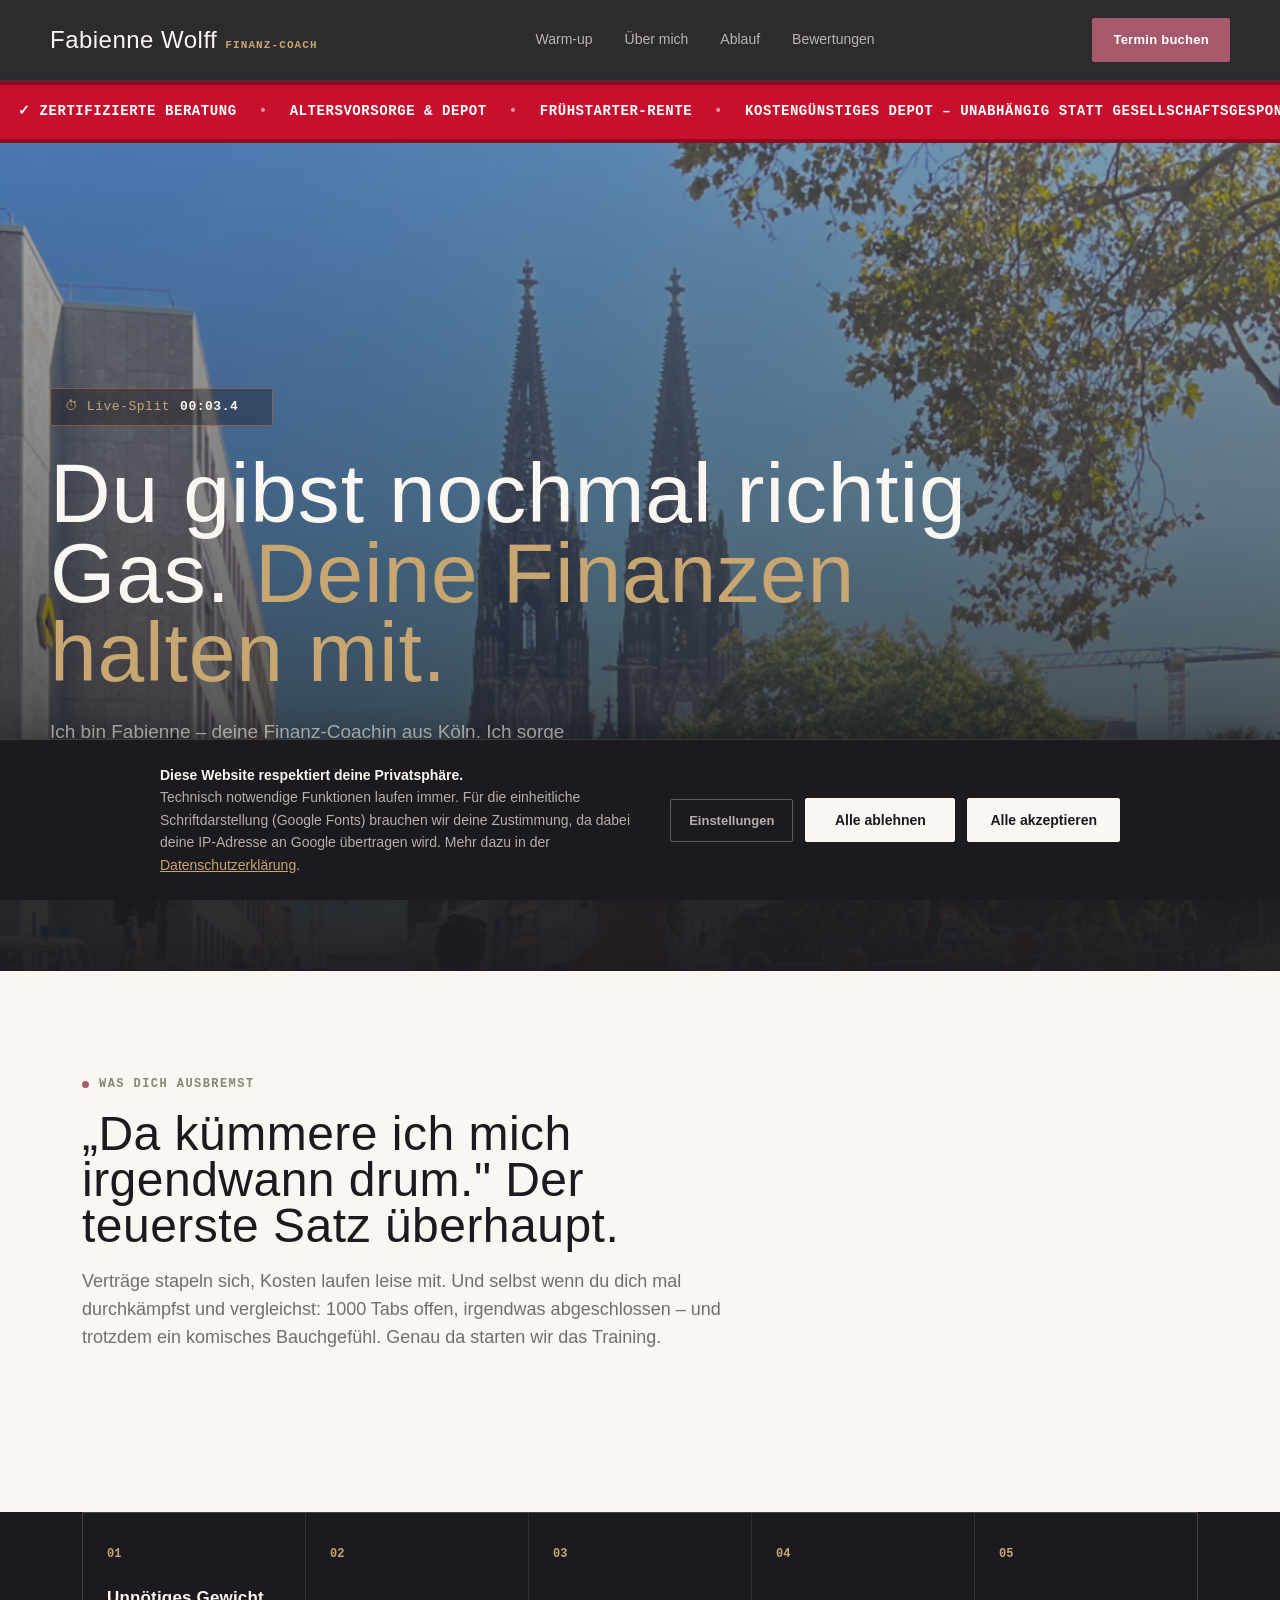
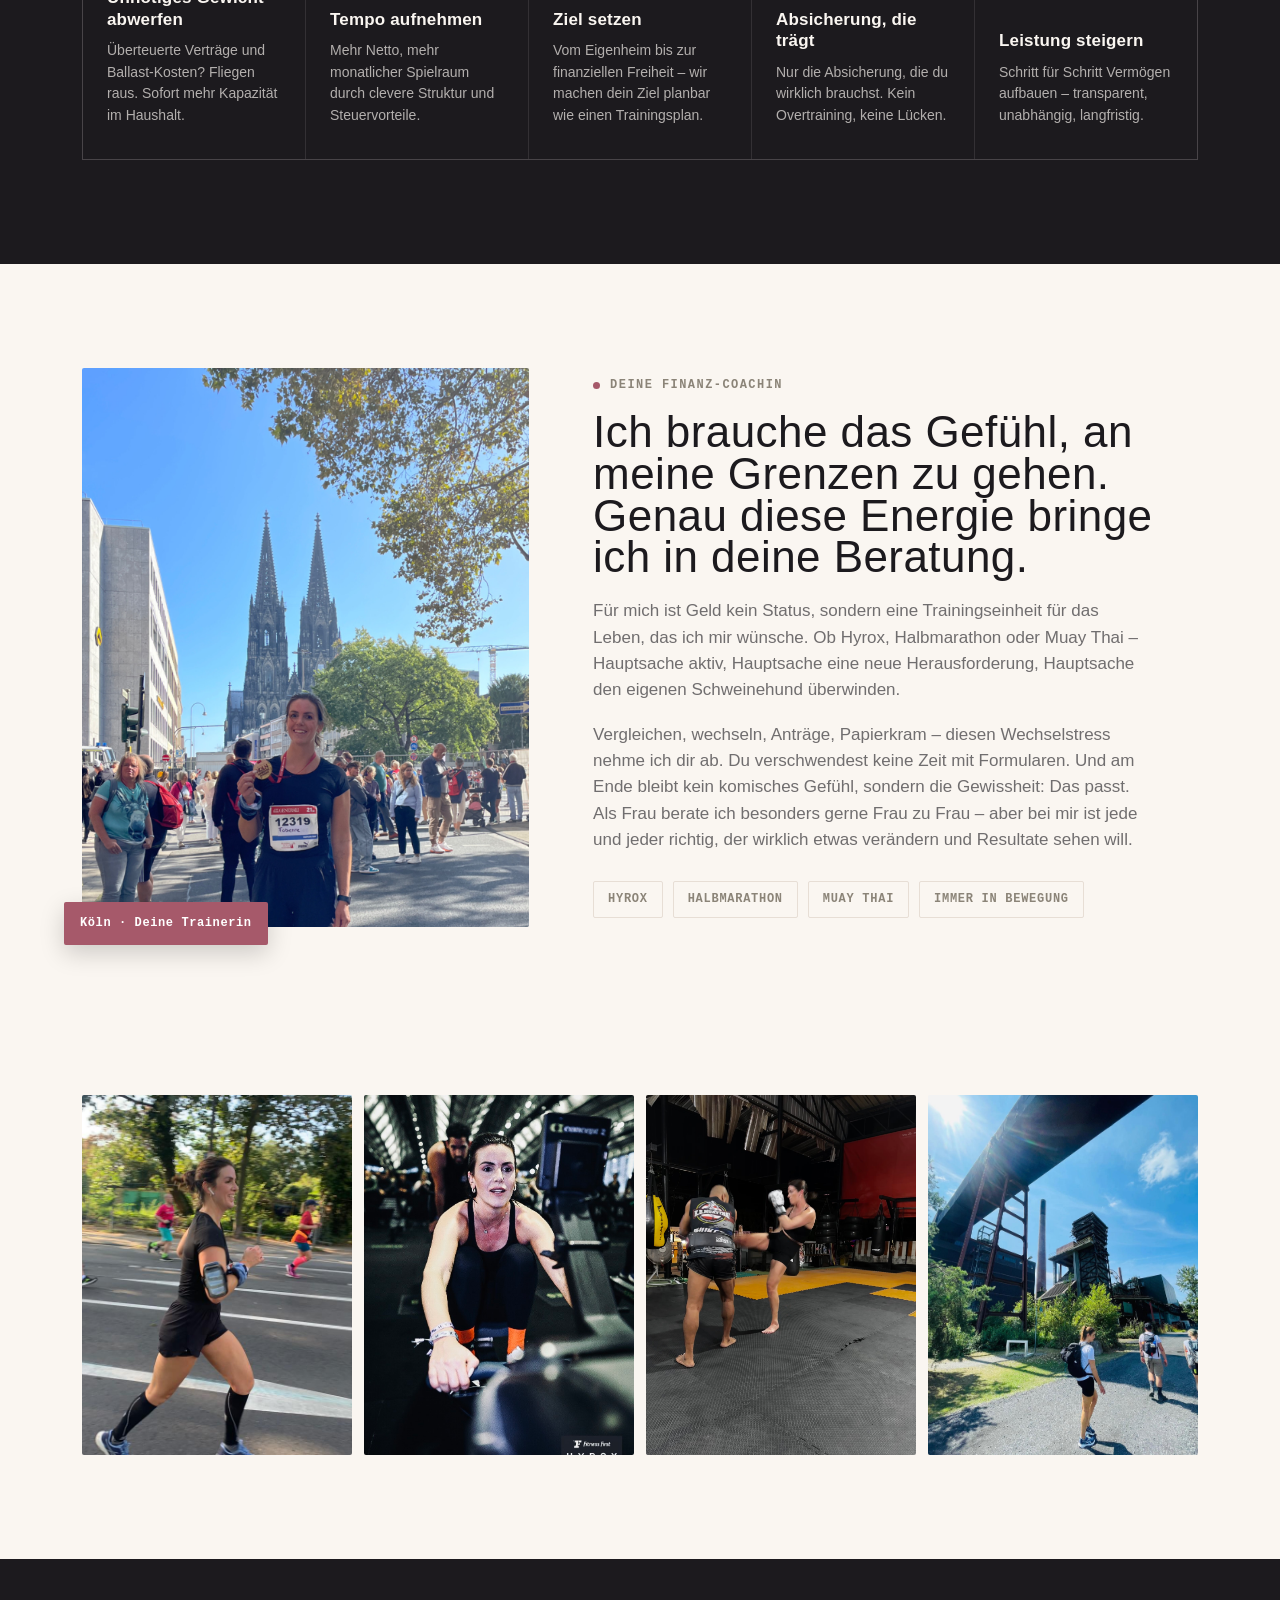
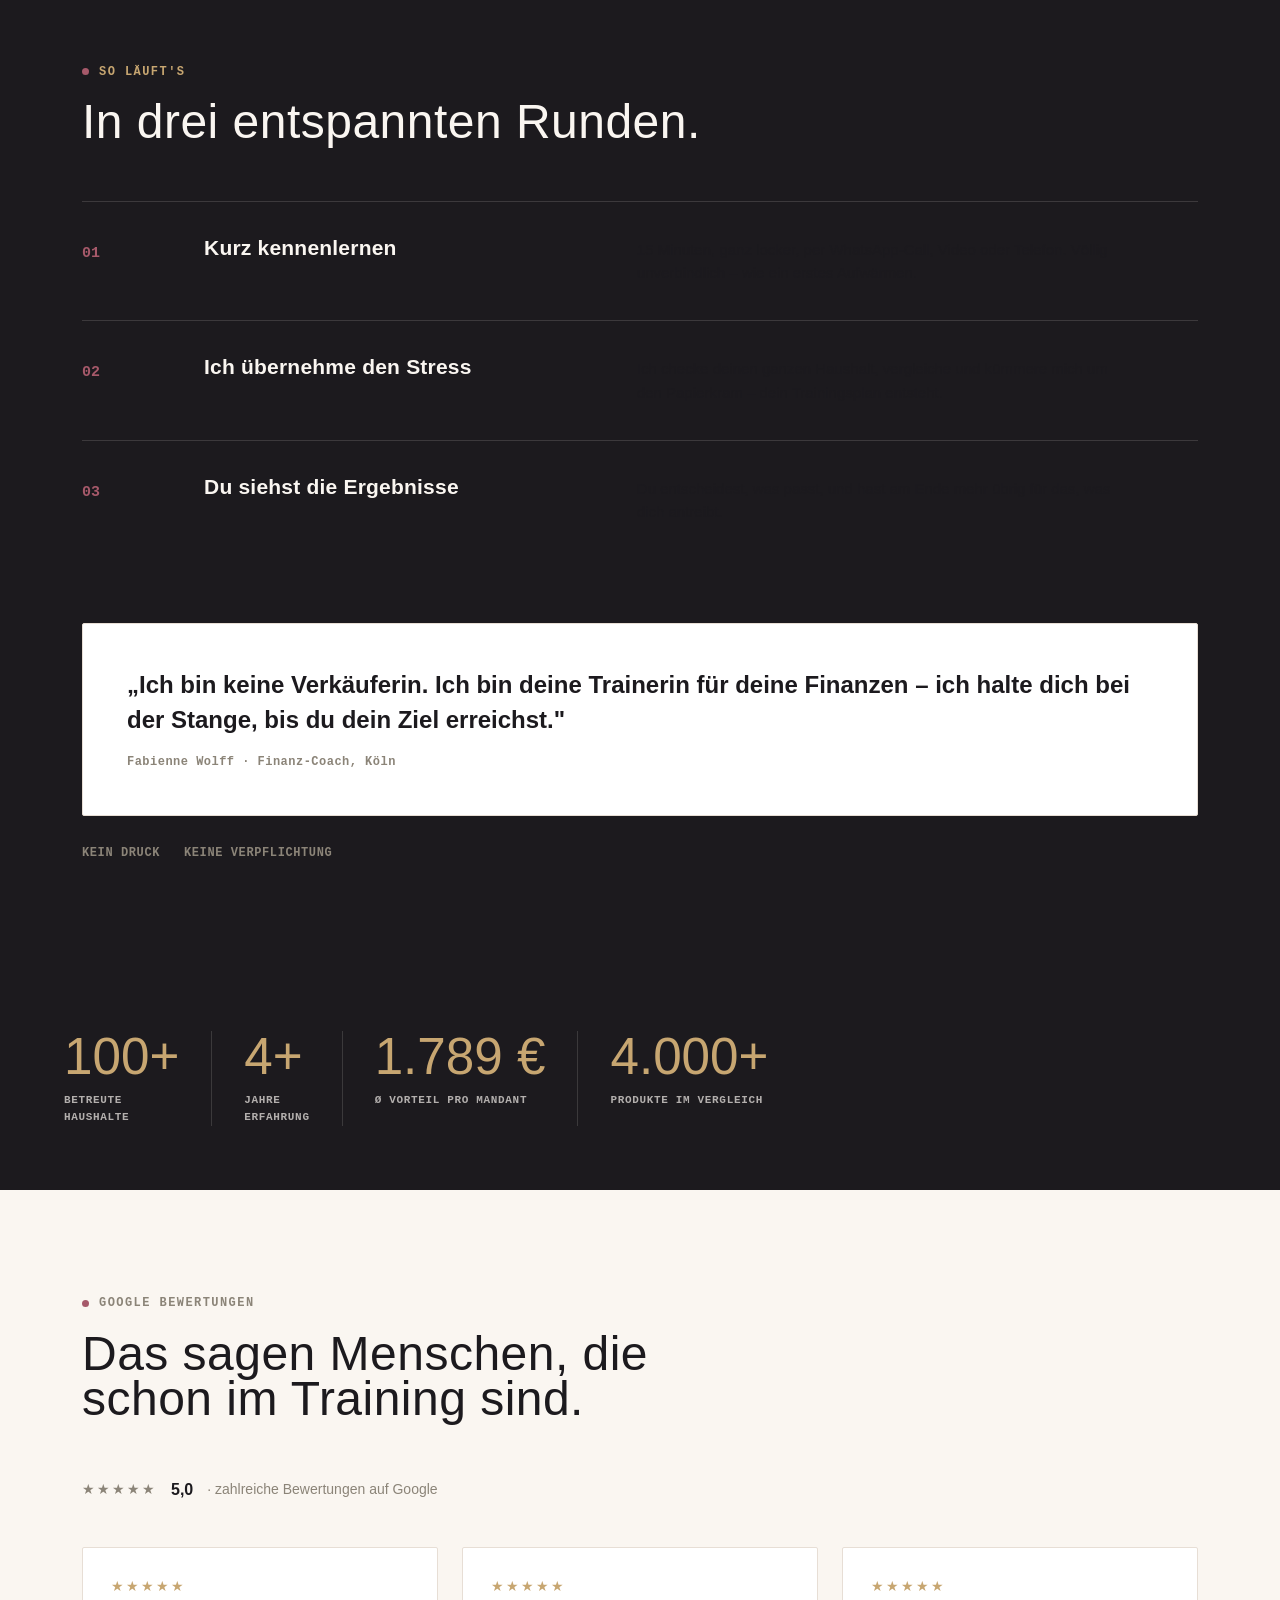
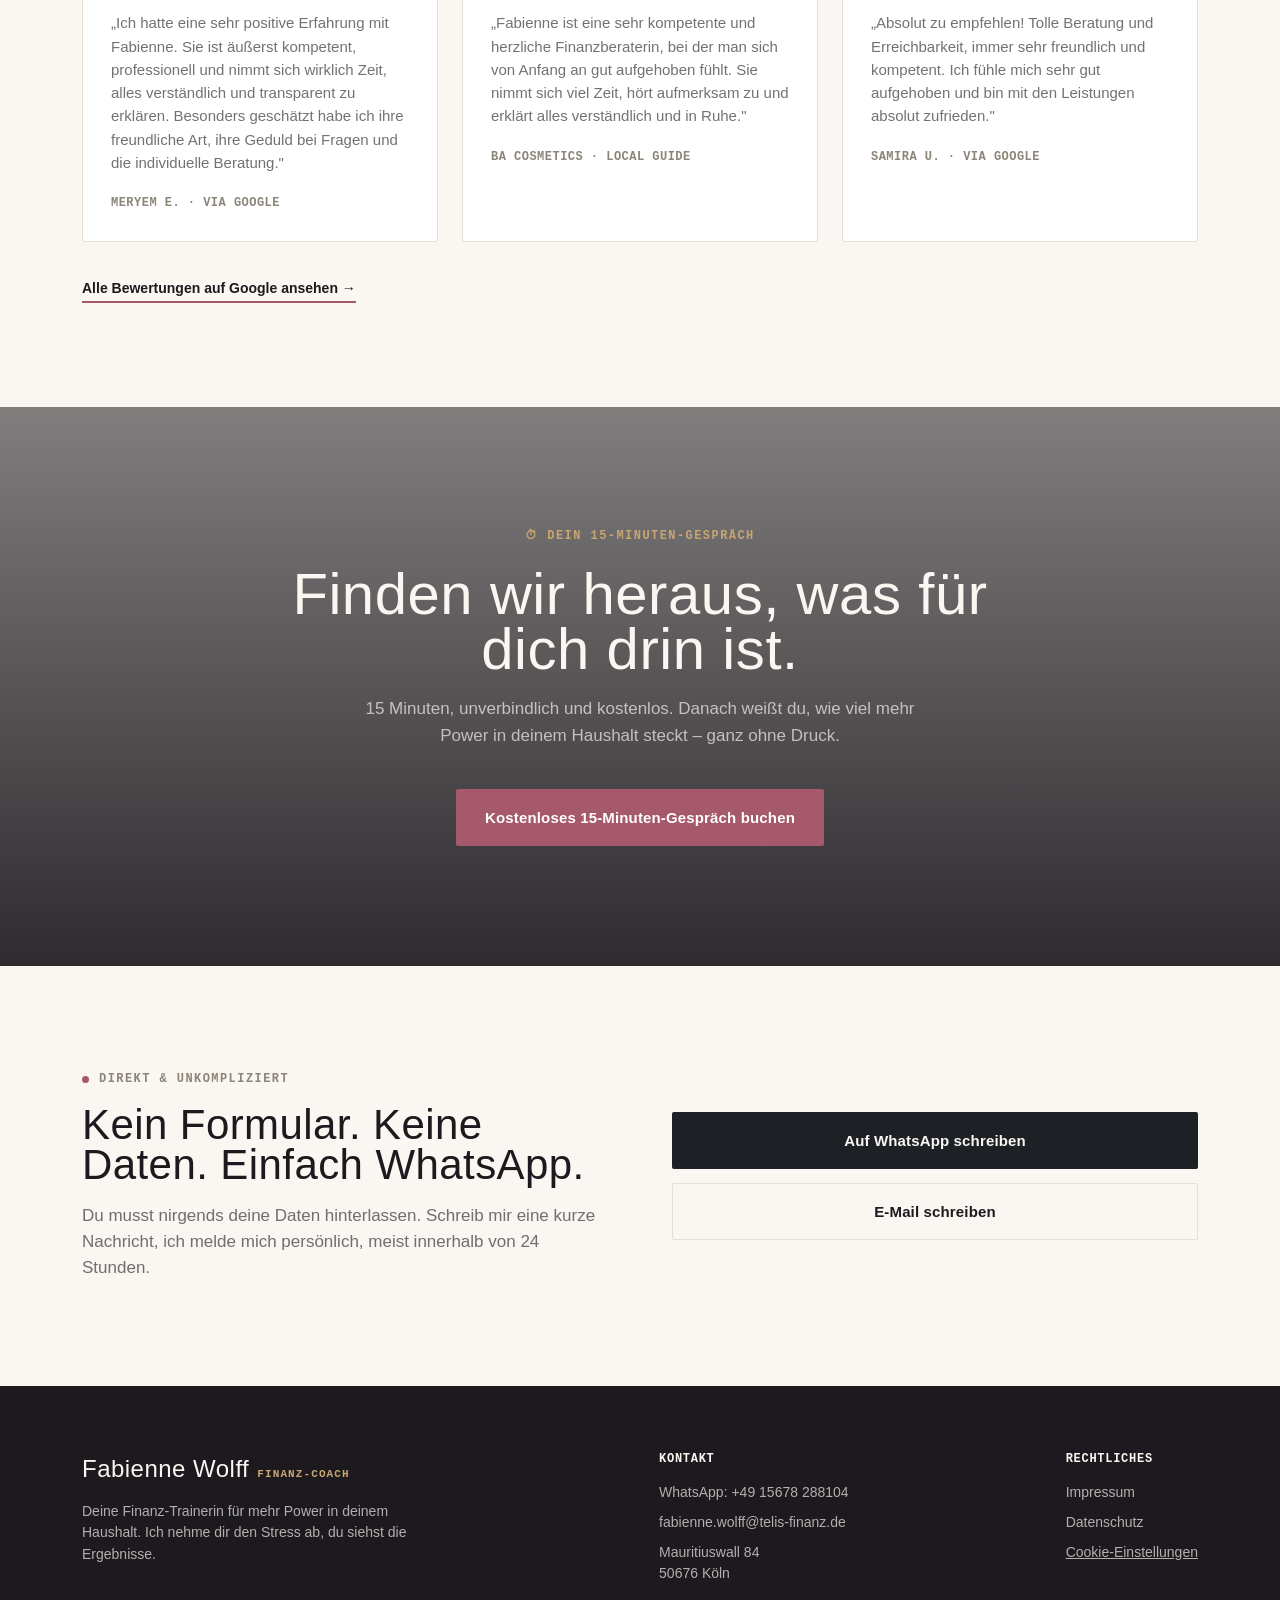
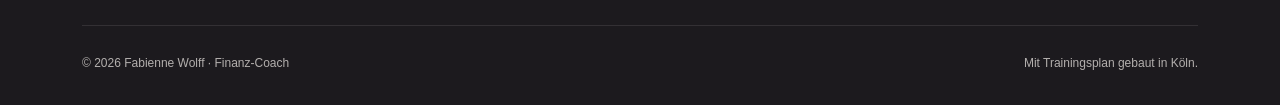
==== commit b8fdf581: "Roten Laufband-Banner für zertifizierte Beratung ergänzen Co-Authored-By: Claude Opus 5.5 <noreply@a" ====
--- a/index.html
+++ b/index.html
@@ -22,6 +22,25 @@
     <a href="#booking" class="nav-cta">Termin buchen</a>
   </div>
 </header>
+
+<div class="promo-banner" role="note" aria-label="Wichtiger Hinweis: Zertifizierte Beratung">
+  <div class="promo-track">
+    <div class="promo-group">
+      <span>✓ Zertifizierte Beratung</span><span class="sep">•</span>
+      <span>Altersvorsorge &amp; Depot</span><span class="sep">•</span>
+      <span>Frühstarter-Rente</span><span class="sep">•</span>
+      <span>Kostengünstiges Depot – unabhängig statt gesellschaftsgesponsert</span><span class="sep">•</span>
+      <span>Mehr Flexibilität für dich</span><span class="sep">•</span>
+    </div>
+    <div class="promo-group" aria-hidden="true">
+      <span>✓ Zertifizierte Beratung</span><span class="sep">•</span>
+      <span>Altersvorsorge &amp; Depot</span><span class="sep">•</span>
+      <span>Frühstarter-Rente</span><span class="sep">•</span>
+      <span>Kostengünstiges Depot – unabhängig statt gesellschaftsgesponsert</span><span class="sep">•</span>
+      <span>Mehr Flexibilität für dich</span><span class="sep">•</span>
+    </div>
+  </div>
+</div>
 
 <section class="hero" id="top">
   <div class="wrap hero-inner">
--- a/styles.css
+++ b/styles.css
@@ -287,6 +287,29 @@
 .footer-cookie-link{background:none; border:none; padding:0; margin:0; font:inherit; color:var(--chalk-dim); text-decoration:underline; cursor:pointer; display:block;}
 .footer-cookie-link:hover{color:var(--chalk);}
 
+/* ===== PROMO BANNER (zertifizierte Beratung) ===== */
+.promo-banner{
+  background:#C8102E; color:#fff; overflow:hidden; position:relative;
+  border-top:4px solid #8F0B20; border-bottom:4px solid #8F0B20;
+  box-shadow:0 2px 12px rgba(0,0,0,0.2);
+}
+.promo-track{display:flex; width:max-content; animation:promo-scroll 26s linear infinite;}
+.promo-group{display:flex; align-items:center; flex-shrink:0; padding:16px 0;}
+.promo-group span{
+  font-family:var(--mono); font-weight:800; font-size:14px; letter-spacing:0.04em;
+  text-transform:uppercase; white-space:nowrap; padding:0 18px;
+}
+.promo-group .sep{opacity:0.55; padding:0 4px;}
+.promo-banner:hover .promo-track{animation-play-state:paused;}
+@keyframes promo-scroll{
+  from{transform:translateX(0);}
+  to{transform:translateX(-50%);}
+}
+@media(max-width:640px){
+  .promo-group span{font-size:12px; padding:0 12px;}
+  .promo-group{padding:13px 0;}
+}
+
 .wa-float{
   position:fixed; right:24px; bottom:24px; z-index:999;
   width:58px; height:58px; border-radius:50%;
